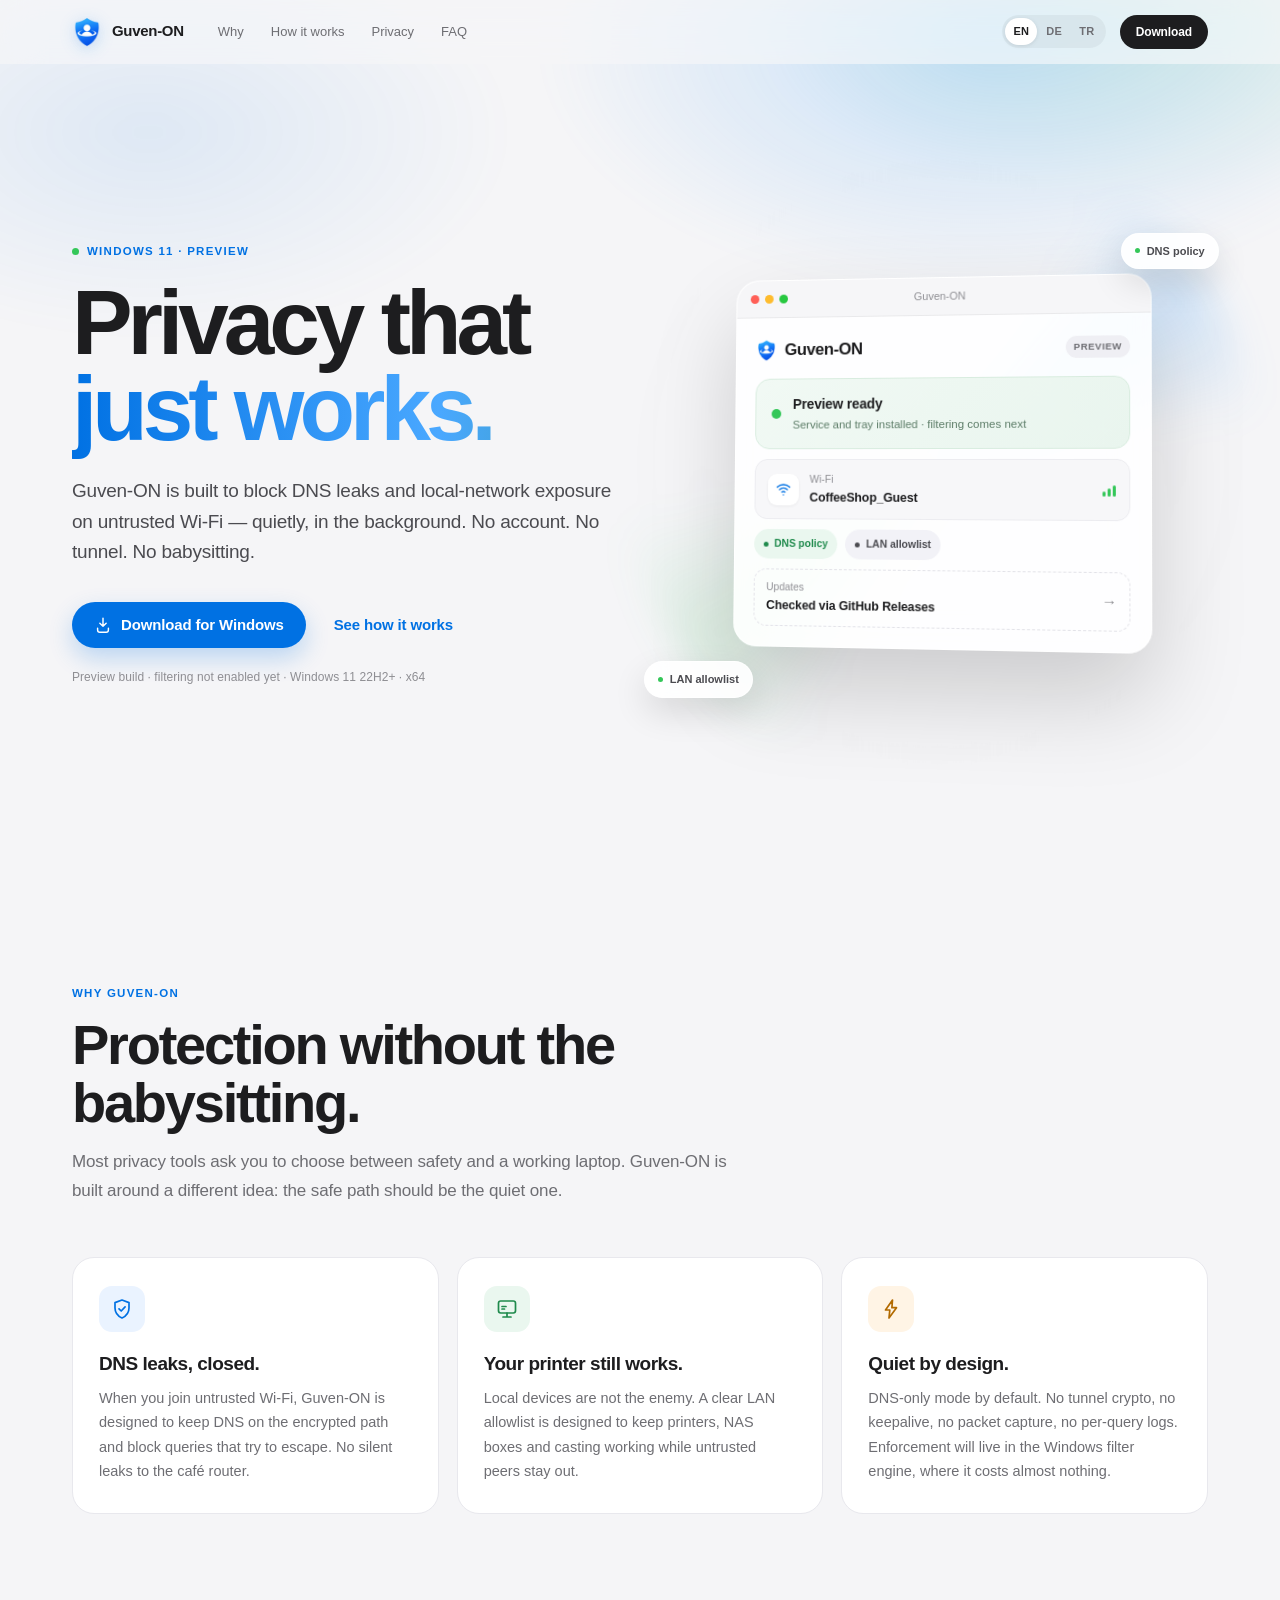
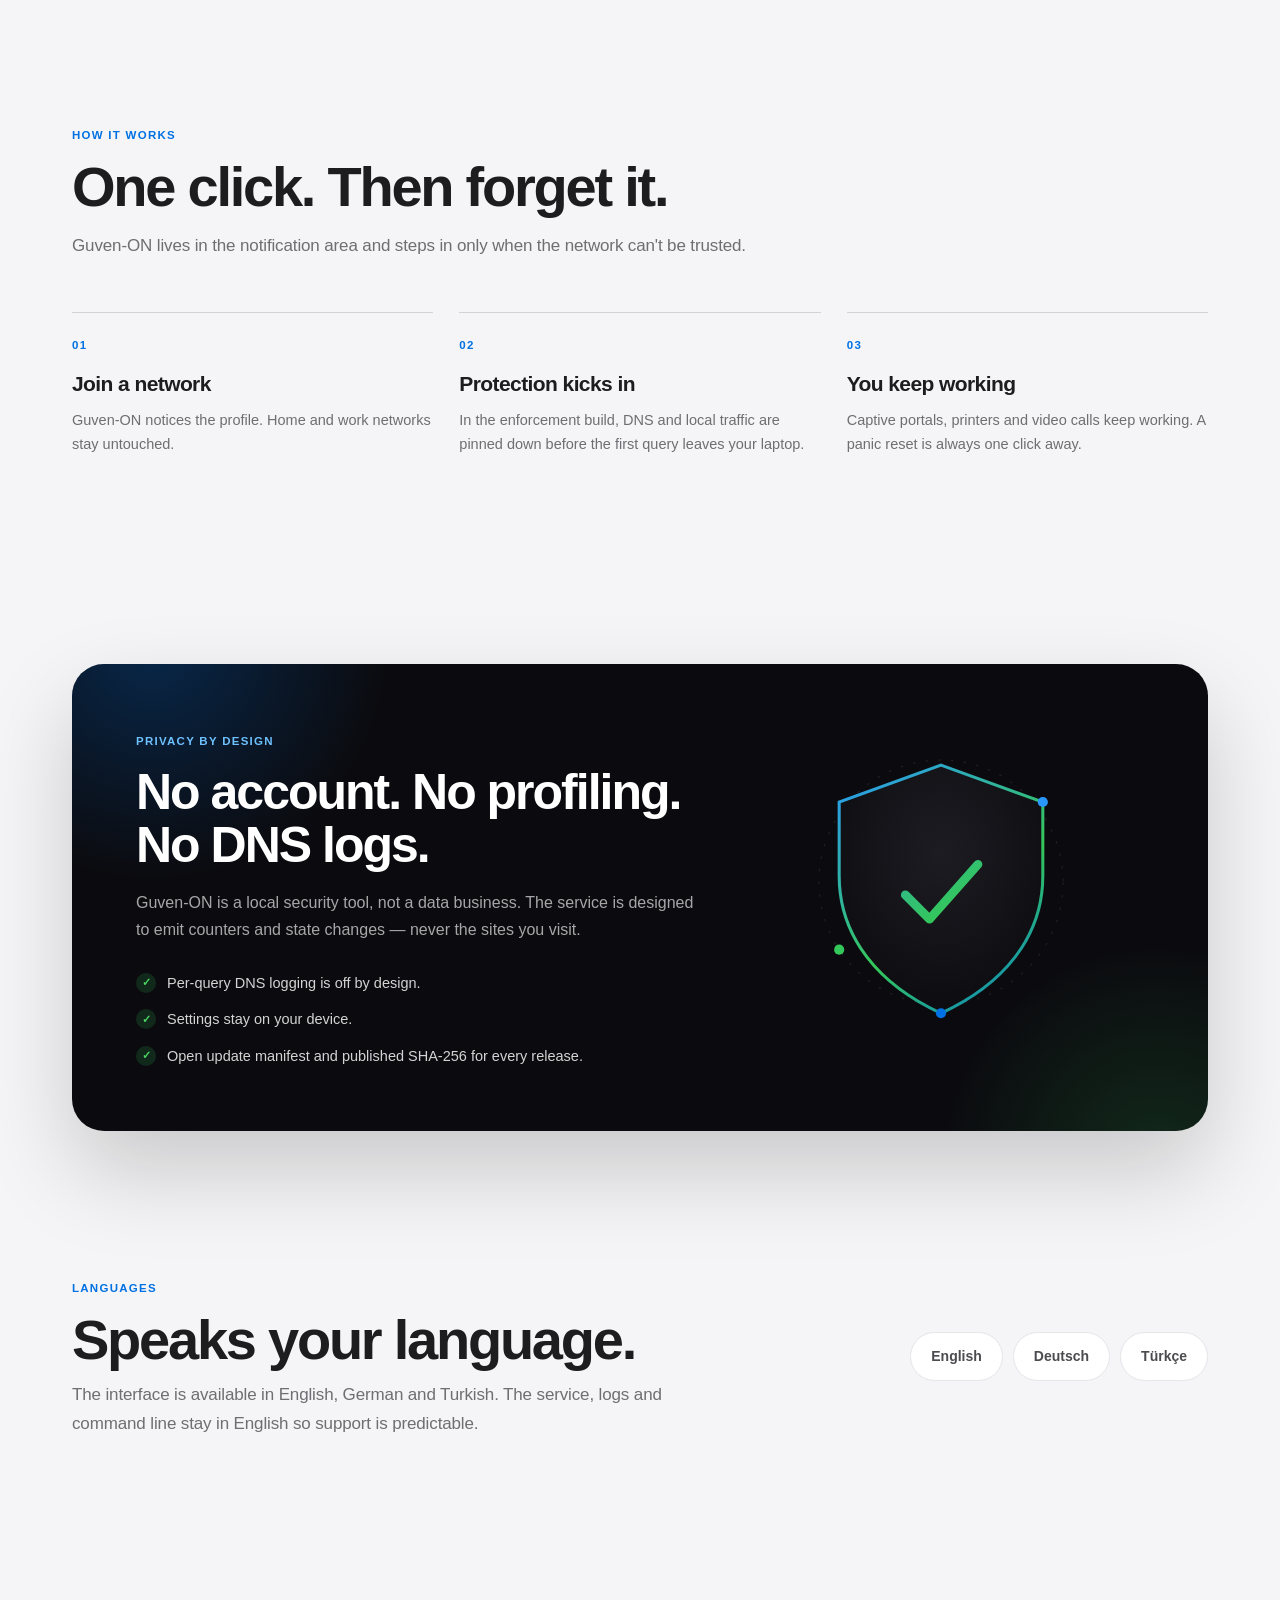
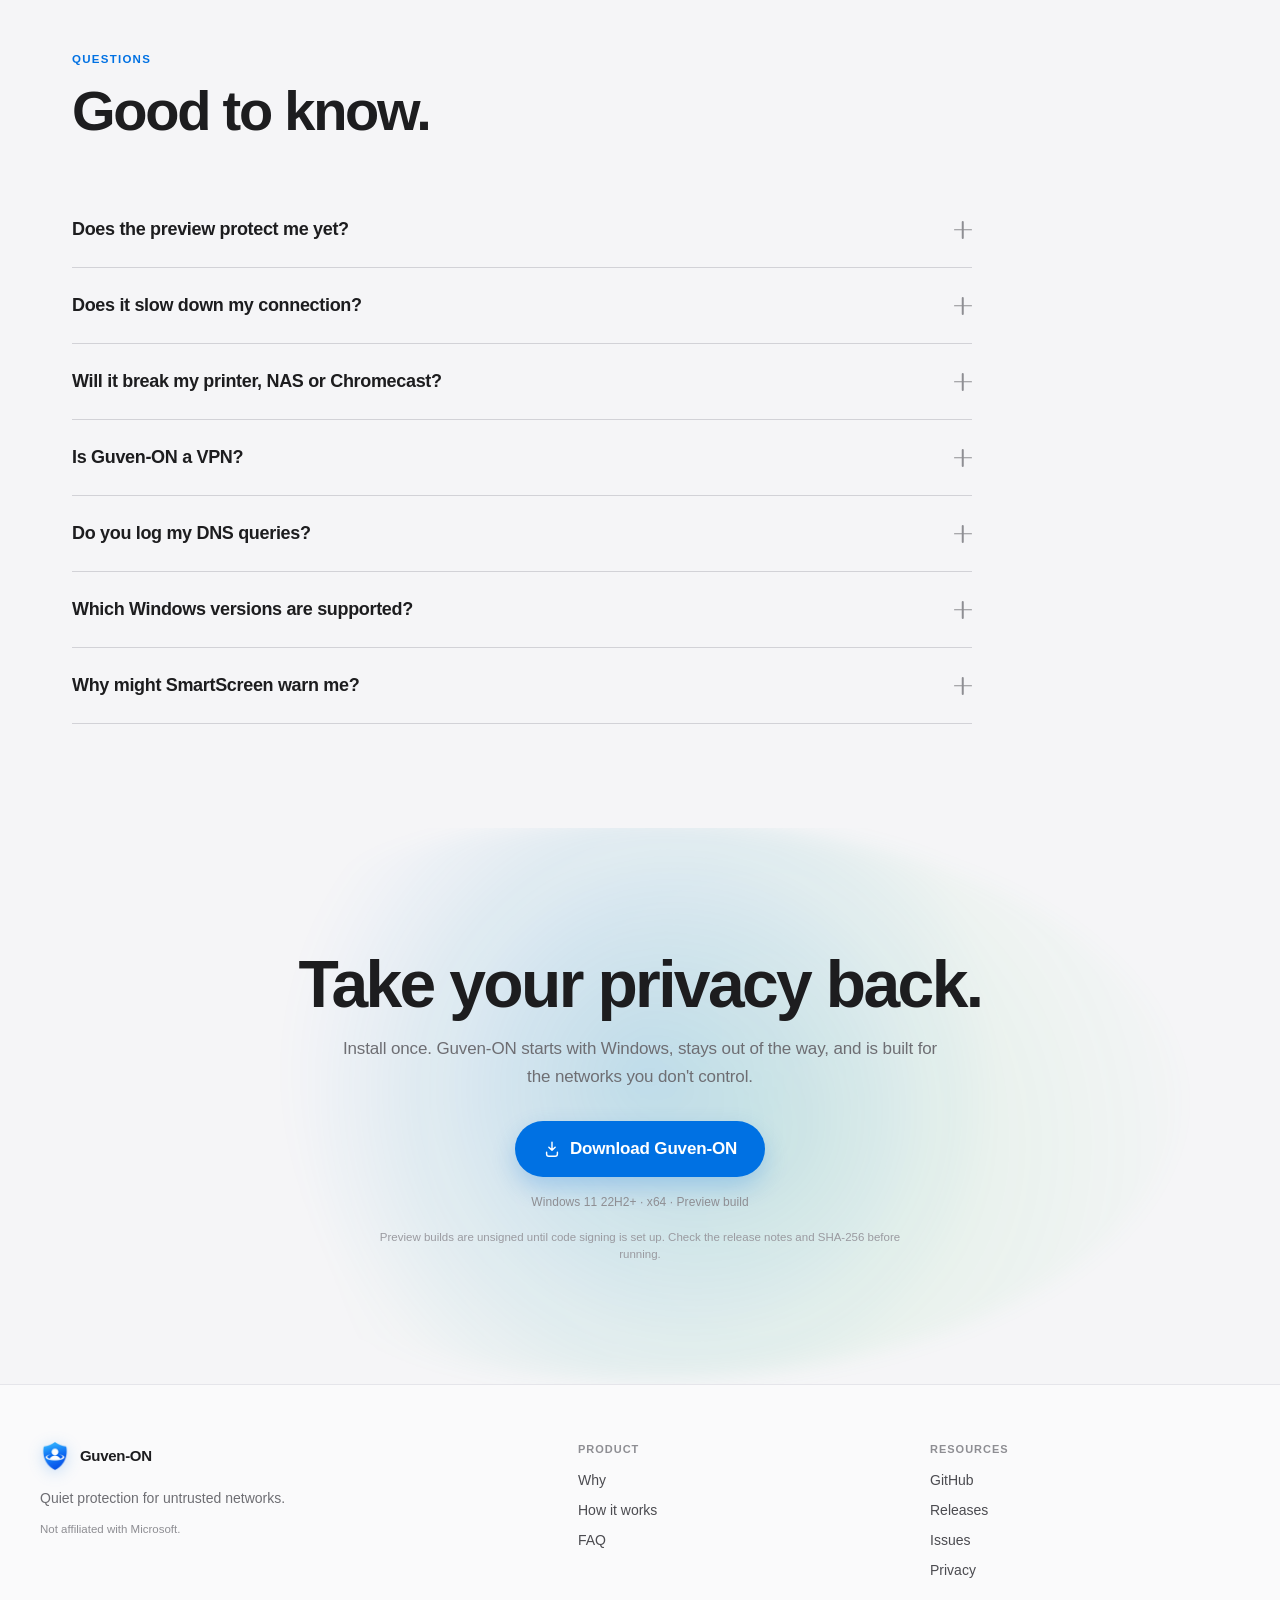
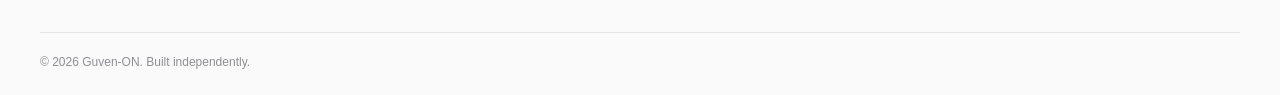
==== docs/index.html @ 6a480302 "Make site fallbacks honest and fix mobile overflow" ====
<!doctype html>
<html lang="en" data-lang="en">
<head>
  <meta charset="utf-8" />
  <meta name="viewport" content="width=device-width, initial-scale=1" />
  <meta name="theme-color" content="#f5f5f7" />
  <meta name="color-scheme" content="light" />
  <title>Guven-ON — Privacy that just works on Windows</title>
  <meta name="description" content="Guven-ON is designed to block DNS leaks and local-network exposure on untrusted Wi-Fi, stays quiet in the background, and speaks English, German and Turkish." />
  <meta property="og:type" content="website" />
  <meta property="og:title" content="Guven-ON — Privacy that just works" />
  <meta property="og:description" content="Quiet protection for untrusted networks. Windows 11 preview." />
  <meta property="og:image" content="assets/og.png" />
  <meta property="og:image:width" content="1200" />
  <meta property="og:image:height" content="630" />
  <meta name="twitter:card" content="summary_large_image" />
  <meta name="twitter:title" content="Guven-ON — Privacy that just works" />
  <meta name="twitter:description" content="Quiet protection for untrusted networks. Windows 11 preview." />
  <meta name="twitter:image" content="assets/og.png" />
  <link rel="icon" type="image/png" href="assets/guvenon.png" />
  <link rel="stylesheet" href="assets/styles.css" />
  <noscript><style>.reveal,.hero-enter{opacity:1!important;transform:none!important}</style></noscript>
</head>
<body>
  <a class="skip" href="#main" data-i18n="skip">Skip to content</a>

  <header class="site-nav" id="siteNav">
    <div class="nav-inner">
      <a class="brand" href="#top" aria-label="Guven-ON">
        <img class="brand-mark" src="assets/guvenon.png" alt="" width="30" height="30" />
        <span>Guven-ON</span>
      </a>

      <nav class="nav-links" aria-label="Main">
        <a href="#why" data-i18n="navWhy">Why</a>
        <a href="#how" data-i18n="navHow">How it works</a>
        <a href="#privacy" data-i18n="navPrivacy">Privacy</a>
        <a href="#faq" data-i18n="navFaq">FAQ</a>
      </nav>

      <div class="nav-tools">
        <div class="lang-switch" role="group" aria-label="Language">
          <button type="button" data-set-lang="en" aria-pressed="true">EN</button>
          <button type="button" data-set-lang="de" aria-pressed="false">DE</button>
          <button type="button" data-set-lang="tr" aria-pressed="false">TR</button>
        </div>
        <a class="btn btn-nav" href="https://github.com/guvenon/guvenon/releases/latest" target="_blank" rel="noopener" data-download>
          <span data-i18n="navDownload">Download</span>
        </a>
      </div>
    </div>
  </header>

  <main id="main">
    <!-- Hero -->
    <section class="hero" id="top">
      <div class="hero-glow" aria-hidden="true"></div>
      <div class="hero-inner">
        <div class="hero-copy">
          <p class="eyebrow hero-enter">
            <span class="live-dot"></span>
            <span data-i18n="heroBadge">Windows 11 · Preview</span>
          </p>
          <h1 class="hero-enter delay-1">
            <span data-i18n="heroTitle1">Privacy that</span><br />
            <span class="gradient" data-i18n="heroTitle2">just works.</span>
          </h1>
          <p class="hero-sub hero-enter delay-2" data-i18n="heroSub">
            Guven-ON is built to block DNS leaks and local-network exposure on untrusted Wi-Fi —
            quietly, in the background. No account. No tunnel. No babysitting.
          </p>
          <div class="hero-actions hero-enter delay-3">
            <a class="btn btn-primary" href="https://github.com/guvenon/guvenon/releases/latest" target="_blank" rel="noopener" data-download>
              <svg viewBox="0 0 20 20" aria-hidden="true">
                <path d="M10 2.5v9m0 0 3.5-3.5M10 11.5 6.5 8M4 13.5v2A2.5 2.5 0 0 0 6.5 18h7a2.5 2.5 0 0 0 2.5-2.5v-2" fill="none" stroke="currentColor" stroke-width="1.6" stroke-linecap="round" stroke-linejoin="round" />
              </svg>
              <span data-i18n="heroDownload">Download for Windows</span>
            </a>
            <a class="btn btn-quiet" href="#how" data-i18n="heroHow">See how it works</a>
          </div>
          <p class="micro hero-enter delay-4" data-i18n="heroMicro">
            Preview build · filtering not enabled yet · Windows 11 22H2+ · x64
          </p>
        </div>

        <div class="hero-stage" aria-hidden="true">
          <div class="halo">
            <span class="halo-ring ring-1"></span>
            <span class="halo-ring ring-2"></span>
            <span class="halo-ring ring-3"></span>
          </div>

          <div class="app-window" id="appWindow">
            <div class="window-bar">
              <span class="window-dots"><i></i><i></i><i></i></span>
              <span class="window-title">Guven-ON</span>
              <span class="window-spacer"></span>
            </div>
            <div class="window-body">
              <div class="window-head">
                <span class="window-brand"><img src="assets/guvenon.png" alt="" class="window-logo" />Guven-ON</span>
                <span class="badge" data-i18n="mockPreview">Preview</span>
              </div>

              <div class="status-card">
                <span class="pulse-dot"></span>
                <div class="status-text">
                  <strong data-i18n="mockStatus">Preview ready</strong>
                  <small data-i18n="mockStatusSub">Service and tray installed · filtering comes next</small>
                </div>
              </div>

              <div class="mini-card">
                <span class="mini-icon">
                  <svg viewBox="0 0 20 20" aria-hidden="true">
                    <path d="M2.8 7.2a11 11 0 0 1 14.4 0M5.5 10a7 7 0 0 1 9 0M8.2 12.8a3.2 3.2 0 0 1 3.6 0M10 16h.01" fill="none" stroke="currentColor" stroke-width="1.6" stroke-linecap="round" />
                  </svg>
                </span>
                <div class="mini-text">
                  <small data-i18n="mockNetwork">Wi-Fi</small>
                  <strong data-i18n="mockNetworkSub">CoffeeShop_Guest</strong>
                </div>
                <span class="signal"><i></i><i></i><i></i></span>
              </div>

              <div class="mini-row">
                <span class="chip chip-green"><span class="chip-dot"></span><span data-i18n="mockDns">DNS policy</span></span>
                <span class="chip"><span class="chip-dot"></span><span data-i18n="mockLan">LAN allowlist</span></span>
              </div>

              <div class="mini-row update-row">
                <div class="mini-text">
                  <small data-i18n="mockUpdates">Updates</small>
                  <strong data-i18n="mockUpdatesSub">Checked via GitHub Releases</strong>
                </div>
                <span class="arrow">→</span>
              </div>
            </div>
          </div>

          <span class="float-chip chip-a"><span class="chip-dot"></span><span data-i18n="mockDns">DNS policy</span></span>
          <span class="float-chip chip-b"><span class="chip-dot"></span><span data-i18n="mockLan">LAN allowlist</span></span>
        </div>
      </div>
    </section>

    <!-- Why -->
    <section class="section" id="why">
      <div class="section-head reveal">
        <p class="eyebrow" data-i18n="whyEyebrow">Why Guven-ON</p>
        <h2 data-i18n="whyTitle">Protection without the babysitting.</h2>
        <p class="section-sub" data-i18n="whySub">
          Most privacy tools ask you to choose between safety and a working laptop. Guven-ON is built
          around a different idea: the safe path should be the quiet one.
        </p>
      </div>

      <div class="card-grid">
        <article class="feature-card reveal" style="--d: 0ms">
          <span class="feature-icon icon-blue">
            <svg viewBox="0 0 24 24" aria-hidden="true">
              <path d="M12 3 19 5.6v5.3c0 4.6-2.9 8.1-7 10.1-4.1-2-7-5.5-7-10.1V5.6L12 3Z" fill="none" stroke="currentColor" stroke-width="1.7" stroke-linejoin="round" />
              <path d="m9 11.8 2.2 2.2 3.9-4.2" fill="none" stroke="currentColor" stroke-width="1.7" stroke-linecap="round" stroke-linejoin="round" />
            </svg>
          </span>
          <h3 data-i18n="why1Title">DNS leaks, closed.</h3>
          <p data-i18n="why1Body">
            When you join untrusted Wi-Fi, Guven-ON is designed to keep DNS on the encrypted path and
            block queries that try to escape. No silent leaks to the café router.
          </p>
        </article>

        <article class="feature-card reveal" style="--d: 90ms">
          <span class="feature-icon icon-green">
            <svg viewBox="0 0 24 24" aria-hidden="true">
              <rect x="3.5" y="4" width="17" height="12" rx="2.2" fill="none" stroke="currentColor" stroke-width="1.7" />
              <path d="M8 20h8M12 16v4" fill="none" stroke="currentColor" stroke-width="1.7" stroke-linecap="round" />
              <path d="M7 9.5h4M7 12h2.5" fill="none" stroke="currentColor" stroke-width="1.7" stroke-linecap="round" />
            </svg>
          </span>
          <h3 data-i18n="why2Title">Your printer still works.</h3>
          <p data-i18n="why2Body">
            Local devices are not the enemy. A clear LAN allowlist is designed to keep printers, NAS
            boxes and casting working while untrusted peers stay out.
          </p>
        </article>

        <article class="feature-card reveal" style="--d: 180ms">
          <span class="feature-icon icon-amber">
            <svg viewBox="0 0 24 24" aria-hidden="true">
              <path d="M13.5 3 6.5 13h4.3L10 21l7.5-10.3h-4.6L13.5 3Z" fill="none" stroke="currentColor" stroke-width="1.7" stroke-linejoin="round" />
            </svg>
          </span>
          <h3 data-i18n="why3Title">Quiet by design.</h3>
          <p data-i18n="why3Body">
            DNS-only mode by default. No tunnel crypto, no keepalive, no packet capture, no per-query
            logs. Enforcement will live in the Windows filter engine, where it costs almost nothing.
          </p>
        </article>
      </div>
    </section>

    <!-- How -->
    <section class="section how" id="how">
      <div class="section-head reveal">
        <p class="eyebrow" data-i18n="howEyebrow">How it works</p>
        <h2 data-i18n="howTitle">One click. Then forget it.</h2>
        <p class="section-sub" data-i18n="howSub">
          Guven-ON lives in the notification area and steps in only when the network can't be trusted.
        </p>
      </div>

      <div class="how-grid">
        <div class="step reveal" style="--d: 0ms">
          <span class="step-num">01</span>
          <h3 data-i18n="step1Title">Join a network</h3>
          <p data-i18n="step1Body">Guven-ON notices the profile. Home and work networks stay untouched.</p>
        </div>
        <div class="step reveal" style="--d: 110ms">
          <span class="step-num">02</span>
          <h3 data-i18n="step2Title">Protection kicks in</h3>
          <p data-i18n="step2Body">
            In the enforcement build, DNS and local traffic are pinned down before the first query
            leaves your laptop.
          </p>
        </div>
        <div class="step reveal" style="--d: 220ms">
          <span class="step-num">03</span>
          <h3 data-i18n="step3Title">You keep working</h3>
          <p data-i18n="step3Body">
            Captive portals, printers and video calls keep working. A panic reset is always one click away.
          </p>
        </div>
      </div>
    </section>

    <!-- Privacy -->
    <section class="section" id="privacy">
      <div class="privacy-panel reveal">
        <div class="privacy-copy">
          <p class="eyebrow eyebrow-light" data-i18n="privacyEyebrow">Privacy by design</p>
          <h2 data-i18n="privacyTitle">No account. No profiling. No DNS logs.</h2>
          <p class="privacy-sub" data-i18n="privacyBody">
            Guven-ON is a local security tool, not a data business. The service is designed to emit
            counters and state changes — never the sites you visit.
          </p>
          <ul class="checks">
            <li><span class="check">✓</span><span data-i18n="privacy1">Per-query DNS logging is off by design.</span></li>
            <li><span class="check">✓</span><span data-i18n="privacy2">Settings stay on your device.</span></li>
            <li><span class="check">✓</span><span data-i18n="privacy3">Open update manifest and published SHA-256 for every release.</span></li>
          </ul>
        </div>

        <div class="shield-art" aria-hidden="true">
          <svg viewBox="0 0 220 260">
            <defs>
              <linearGradient id="shieldStroke" x1="30" y1="20" x2="190" y2="240" gradientUnits="userSpaceOnUse">
                <stop stop-color="#2997ff" />
                <stop offset="0.55" stop-color="#34c759" />
                <stop offset="1" stop-color="#0071e3" />
              </linearGradient>
              <radialGradient id="shieldFill" cx="50%" cy="35%" r="70%">
                <stop stop-color="#1c1c22" />
                <stop offset="1" stop-color="#0b0b0f" />
              </radialGradient>
            </defs>
            <circle cx="110" cy="118" r="96" fill="none" stroke="rgba(255,255,255,.08)" stroke-dasharray="2 8" />
            <circle cx="110" cy="118" r="74" fill="none" stroke="rgba(255,255,255,.06)" />
            <path class="shield-body" d="M110 26 190 55v58c0 49-32 86-80 108-48-22-80-59-80-108V55l80-29Z" fill="url(#shieldFill)" stroke="url(#shieldStroke)" stroke-width="2.4" />
            <path class="shield-path" d="m82 128 19 19 38-43" fill="none" stroke="url(#shieldStroke)" stroke-width="7" stroke-linecap="round" stroke-linejoin="round" />
            <circle class="shield-node node-1" cx="190" cy="55" r="4" fill="#2997ff" />
            <circle class="shield-node node-2" cx="30" cy="171" r="4" fill="#34c759" />
            <circle class="shield-node node-3" cx="110" cy="221" r="4" fill="#0071e3" />
          </svg>
        </div>
      </div>
    </section>

    <!-- Languages -->
    <section class="section languages" id="languages">
      <div class="language-row reveal">
        <div>
          <p class="eyebrow" data-i18n="langEyebrow">Languages</p>
          <h2 data-i18n="langTitle">Speaks your language.</h2>
          <p class="section-sub" data-i18n="langBody">
            The interface is available in English, German and Turkish. The service, logs and command line
            stay in English so support is predictable.
          </p>
        </div>
        <div class="language-pills" aria-label="Supported interface languages">
          <span>English</span>
          <span>Deutsch</span>
          <span>Türkçe</span>
        </div>
      </div>
    </section>

    <!-- FAQ -->
    <section class="section faq" id="faq">
      <div class="section-head reveal">
        <p class="eyebrow" data-i18n="faqEyebrow">Questions</p>
        <h2 data-i18n="faqTitle">Good to know.</h2>
      </div>

      <div class="faq-list">
        <details class="faq-item reveal">
          <summary><span data-i18n="faq0Q">Does the preview protect me yet?</span><span class="plus" aria-hidden="true"></span></summary>
          <div class="faq-a"><p data-i18n="faq0A">No. The preview installs the service and tray UI, but it does not filter DNS or local traffic yet. Do not rely on it as a security control. Enforcement is the next milestone.</p></div>
        </details>
        <details class="faq-item reveal">
          <summary><span data-i18n="faq1Q">Does it slow down my connection?</span><span class="plus" aria-hidden="true"></span></summary>
          <div class="faq-a"><p data-i18n="faq1A">By default Guven-ON runs in DNS-only mode. There is no tunnel encryption, no keepalive and no packet capture, so the overhead is effectively the cost of the DNS lookup you were already making.</p></div>
        </details>
        <details class="faq-item reveal">
          <summary><span data-i18n="faq2Q">Will it break my printer, NAS or Chromecast?</span><span class="plus" aria-hidden="true"></span></summary>
          <div class="faq-a"><p data-i18n="faq2A">No. Local-network access is controlled by an allowlist, not switched off blindly. Captive portals are detected and handled before enforcement kicks in.</p></div>
        </details>
        <details class="faq-item reveal">
          <summary><span data-i18n="faq3Q">Is Guven-ON a VPN?</span><span class="plus" aria-hidden="true"></span></summary>
          <div class="faq-a"><p data-i18n="faq3A">No. It is a leak blocker that works with the Windows filtering platform. It does not route your traffic through a remote server, and it does not need an account.</p></div>
        </details>
        <details class="faq-item reveal">
          <summary><span data-i18n="faq4Q">Do you log my DNS queries?</span><span class="plus" aria-hidden="true"></span></summary>
          <div class="faq-a"><p data-i18n="faq4A">No. The service keeps aggregate state and counters for the UI. Query names are not written to disk.</p></div>
        </details>
        <details class="faq-item reveal">
          <summary><span data-i18n="faq5Q">Which Windows versions are supported?</span><span class="plus" aria-hidden="true"></span></summary>
          <div class="faq-a"><p data-i18n="faq5A">Windows 11 22H2 or later, x64, is the first target. Windows 10 support is planned after the Windows 11 release.</p></div>
        </details>
        <details class="faq-item reveal">
          <summary><span data-i18n="faq6Q">Why might SmartScreen warn me?</span><span class="plus" aria-hidden="true"></span></summary>
          <div class="faq-a"><p data-i18n="faq6A">Preview builds are not code-signed yet. Verify the SHA-256 published with each release, or build from source. Signing and reputation work are part of the release checklist.</p></div>
        </details>
      </div>
    </section>

    <!-- CTA -->
    <section class="cta" id="download">
      <div class="cta-inner reveal">
        <span class="cta-orbit" aria-hidden="true"></span>
        <h2 data-i18n="ctaTitle">Take your privacy back.</h2>
        <p class="section-sub" data-i18n="ctaBody">
          Install once. Guven-ON starts with Windows, stays out of the way, and is built for the
          networks you don't control.
        </p>
        <a class="btn btn-primary btn-large" href="https://github.com/guvenon/guvenon/releases/latest" target="_blank" rel="noopener" data-download>
          <svg viewBox="0 0 20 20" aria-hidden="true">
            <path d="M10 2.5v9m0 0 3.5-3.5M10 11.5 6.5 8M4 13.5v2A2.5 2.5 0 0 0 6.5 18h7a2.5 2.5 0 0 0 2.5-2.5v-2" fill="none" stroke="currentColor" stroke-width="1.6" stroke-linecap="round" stroke-linejoin="round" />
          </svg>
          <span data-i18n="ctaDownload">Download Guven-ON</span>
        </a>
        <p class="micro" data-i18n="ctaMicro">Windows 11 22H2+ · x64 · Preview build</p>
        <p class="download-note" data-i18n="downloadNote">
          Preview builds are unsigned until code signing is set up. Check the release notes and SHA-256
          before running.
        </p>
      </div>
    </section>
  </main>

  <footer class="site-footer">
    <div class="footer-inner">
      <div class="footer-brand">
        <a class="brand" href="#top" aria-label="Guven-ON">
          <img class="brand-mark" src="assets/guvenon.png" alt="" width="30" height="30" />
          <span>Guven-ON</span>
        </a>
        <p data-i18n="footerTagline">Quiet protection for untrusted networks.</p>
        <p class="footer-note" data-i18n="footerNote">Not affiliated with Microsoft.</p>
      </div>

      <div class="footer-col">
        <h4 data-i18n="footerProduct">Product</h4>
        <a href="#why" data-i18n="navWhy">Why</a>
        <a href="#how" data-i18n="navHow">How it works</a>
        <a href="#faq" data-i18n="navFaq">FAQ</a>
      </div>

      <div class="footer-col">
        <h4 data-i18n="footerResources">Resources</h4>
        <a href="https://github.com/guvenon/guvenon" target="_blank" rel="noopener" data-repo-link="root">GitHub</a>
        <a href="https://github.com/guvenon/guvenon/releases" target="_blank" rel="noopener" data-repo-link="releases" data-i18n="footerReleases">Releases</a>
        <a href="https://github.com/guvenon/guvenon/issues" target="_blank" rel="noopener" data-repo-link="issues" data-i18n="footerIssues">Issues</a>
        <a href="#privacy" data-i18n="footerPrivacy">Privacy</a>
      </div>
    </div>

    <div class="footer-bottom">
      <span data-i18n="footerCopyright">© 2026 Guven-ON. Built independently.</span>
    </div>
  </footer>

  <script src="assets/app.js" defer></script>
</body>
</html>
---- docs/assets/styles.css ----
/* Guven-ON site — Apple-inspired, calm, animated. */

:root {
  --bg: #f5f5f7;
  --bg-soft: #fbfbfd;
  --ink: #1d1d1f;
  --ink-soft: #4b4b50;
  --muted: #6e6e73;
  --muted-2: #8e8e93;
  --line: #e5e5ea;
  --line-strong: #d2d2d7;
  --card: #ffffff;
  --blue: #0071e3;
  --blue-bright: #2997ff;
  --green: #1f8a4c;
  --amber: #b26a00;
  --radius: 22px;
  --shadow: 0 24px 60px rgba(0, 0, 0, 0.08);
  --font: -apple-system, BlinkMacSystemFont, "SF Pro Display", "SF Pro Text",
    "Segoe UI Variable Display", "Segoe UI Variable Text", "Segoe UI", Inter, sans-serif;
}

*,
*::before,
*::after {
  box-sizing: border-box;
}

html {
  scroll-behavior: smooth;
  scroll-padding-top: 88px;
  -webkit-text-size-adjust: 100%;
}

body {
  margin: 0;
  background: var(--bg);
  color: var(--ink);
  font-family: var(--font);
  font-size: 16px;
  line-height: 1.5;
  -webkit-font-smoothing: antialiased;
  text-rendering: optimizeLegibility;
  overflow-x: hidden;
}

img {
  display: block;
  max-width: 100%;
}

a {
  color: inherit;
  text-decoration: none;
}

button {
  font: inherit;
}

h1,
h2,
h3,
h4,
p {
  margin: 0;
}

ul {
  margin: 0;
  padding: 0;
}

[data-i18n] {
  transition: opacity 0.14s ease;
}

body.lang-switching [data-i18n] {
  opacity: 0.3;
}

.skip {
  position: absolute;
  left: 16px;
  top: -60px;
  z-index: 100;
  background: var(--ink);
  color: #fff;
  padding: 10px 16px;
  border-radius: 10px;
  font-size: 13px;
  transition: top 0.2s ease;
}

.skip:focus {
  top: 12px;
}

/* Navigation */

.site-nav {
  position: fixed;
  inset: 0 0 auto 0;
  z-index: 50;
  height: 64px;
  background: rgba(245, 245, 247, 0.72);
  -webkit-backdrop-filter: saturate(180%) blur(20px);
  backdrop-filter: saturate(180%) blur(20px);
  border-bottom: 1px solid transparent;
  transition: border-color 0.25s ease, background 0.25s ease, box-shadow 0.25s ease;
}

.site-nav.scrolled {
  background: rgba(245, 245, 247, 0.86);
  border-bottom-color: rgba(0, 0, 0, 0.07);
  box-shadow: 0 1px 20px rgba(0, 0, 0, 0.04);
}

.nav-inner {
  max-width: 1200px;
  height: 100%;
  margin: 0 auto;
  padding: 0 32px;
  display: flex;
  align-items: center;
  gap: 34px;
}

.brand {
  display: inline-flex;
  align-items: center;
  gap: 10px;
  font-size: 15px;
  font-weight: 650;
  letter-spacing: -0.02em;
  white-space: nowrap;
}

.brand-mark {
  width: 30px;
  height: 30px;
  flex: 0 0 auto;
  filter: drop-shadow(0 3px 8px rgba(0, 113, 227, 0.22));
}

.nav-links {
  display: flex;
  align-items: center;
  gap: 27px;
}

.nav-links a {
  color: var(--muted);
  font-size: 13px;
  font-weight: 500;
  transition: color 0.18s ease;
}

.nav-links a:hover {
  color: var(--ink);
}

.nav-tools {
  margin-left: auto;
  display: flex;
  align-items: center;
  gap: 14px;
}

.lang-switch {
  display: flex;
  align-items: center;
  gap: 1px;
  padding: 3px;
  background: rgba(0, 0, 0, 0.045);
  border-radius: 999px;
}

.lang-switch button {
  border: 0;
  background: transparent;
  color: var(--muted);
  font-size: 11px;
  font-weight: 700;
  letter-spacing: 0.03em;
  padding: 5px 8px;
  border-radius: 999px;
  cursor: pointer;
  transition: background 0.18s ease, color 0.18s ease, box-shadow 0.18s ease;
}

.lang-switch button:hover {
  color: var(--ink);
}

.lang-switch button[aria-pressed="true"] {
  background: #fff;
  color: var(--ink);
  box-shadow: 0 1px 4px rgba(0, 0, 0, 0.1);
}

/* Buttons */

.btn {
  display: inline-flex;
  align-items: center;
  justify-content: center;
  gap: 9px;
  border: 0;
  border-radius: 999px;
  font-size: 15px;
  font-weight: 600;
  letter-spacing: -0.01em;
  padding: 12px 22px;
  cursor: pointer;
  transition: transform 0.2s ease, background 0.2s ease, color 0.2s ease,
    box-shadow 0.2s ease;
}

.btn svg {
  width: 18px;
  height: 18px;
  flex: 0 0 auto;
}

.btn-primary {
  background: var(--blue);
  color: #fff;
  box-shadow: 0 10px 24px rgba(0, 113, 227, 0.24);
}

.btn-primary:hover {
  background: #0077ed;
  transform: translateY(-1px);
  box-shadow: 0 14px 30px rgba(0, 113, 227, 0.3);
}

.btn-primary:active {
  transform: translateY(0);
  background: #0062c4;
}

.btn-quiet {
  background: transparent;
  color: var(--blue);
  padding: 12px 12px;
}

.btn-quiet:hover {
  color: #0059b3;
}

.btn-nav {
  background: var(--ink);
  color: #fff;
  font-size: 12px;
  padding: 8px 16px;
}

.btn-nav:hover {
  background: #333336;
}

.btn-large {
  font-size: 17px;
  padding: 15px 28px;
}

/* Hero */

.hero {
  position: relative;
  padding: 152px 0 104px;
  overflow: hidden;
  --mx: 72%;
  --my: 24%;
}

.hero-glow {
  position: absolute;
  inset: -160px -10% auto -10%;
  height: 860px;
  pointer-events: none;
  background:
    radial-gradient(46% 46% at var(--mx) var(--my), rgba(41, 151, 255, 0.22), transparent 62%),
    radial-gradient(38% 38% at 82% 18%, rgba(52, 199, 89, 0.13), transparent 64%),
    radial-gradient(36% 36% at 18% 34%, rgba(0, 113, 227, 0.09), transparent 66%);
  filter: blur(12px);
  transition: background 0.35s ease;
}

.hero-inner {
  position: relative;
  z-index: 1;
  max-width: 1200px;
  margin: 0 auto;
  padding: 0 32px;
  display: grid;
  grid-template-columns: 1.03fr 0.97fr;
  gap: 28px;
  align-items: center;
}

.eyebrow {
  display: inline-flex;
  align-items: center;
  gap: 8px;
  color: var(--blue);
  font-size: 11.5px;
  font-weight: 700;
  letter-spacing: 0.11em;
  text-transform: uppercase;
}

.live-dot {
  width: 7px;
  height: 7px;
  border-radius: 50%;
  background: #34c759;
  box-shadow: 0 0 0 0 rgba(52, 199, 89, 0.35);
  animation: pulseDot 2.6s ease-out infinite;
}

.hero h1 {
  margin: 18px 0 24px;
  font-size: clamp(52px, 7.1vw, 92px);
  line-height: 0.95;
  letter-spacing: -0.055em;
  font-weight: 700;
}

.gradient {
  background: linear-gradient(90deg, #0071e3 0%, #4aa8ff 46%, #1f8a4c 100%);
  background-size: 190% 100%;
  -webkit-background-clip: text;
  background-clip: text;
  -webkit-text-fill-color: transparent;
  color: transparent;
  animation: gradientShift 9s ease-in-out infinite alternate;
}

.hero-sub {
  max-width: 540px;
  color: var(--ink-soft);
  font-size: 19px;
  line-height: 1.6;
  letter-spacing: -0.012em;
}

.hero-actions {
  display: flex;
  align-items: center;
  gap: 16px;
  margin-top: 34px;
}

.micro {
  margin-top: 20px;
  color: var(--muted-2);
  font-size: 12px;
  letter-spacing: 0.005em;
}

/* Hero visual */

.hero-stage {
  position: relative;
  display: grid;
  place-items: center;
  min-height: 620px;
}

.halo {
  position: absolute;
  width: 640px;
  height: 640px;
  border-radius: 50%;
  pointer-events: none;
  background: conic-gradient(
    from 0deg,
    transparent 0deg 34deg,
    rgba(41, 151, 255, 0.18) 54deg,
    transparent 82deg 208deg,
    rgba(52, 199, 89, 0.12) 232deg,
    transparent 260deg 360deg
  );
  filter: blur(18px);
  animation: spin 42s linear infinite;
}

.halo-ring {
  position: absolute;
  border-radius: 50%;
  border: 1px solid rgba(0, 113, 227, 0.1);
}

.ring-1 {
  inset: 4%;
}

.ring-2 {
  inset: 13%;
  border-style: dashed;
  border-color: rgba(0, 113, 227, 0.14);
  animation: spin 60s linear infinite reverse;
}

.ring-3 {
  inset: 23%;
  border-color: rgba(31, 138, 76, 0.1);
}

.app-window {
  position: relative;
  width: min(420px, 100%);
  overflow: hidden;
  border-radius: 24px;
  background: rgba(255, 255, 255, 0.88);
  border: 1px solid rgba(255, 255, 255, 0.78);
  box-shadow:
    0 44px 90px rgba(0, 0, 0, 0.17),
    0 2px 0 rgba(255, 255, 255, 0.65) inset;
  -webkit-backdrop-filter: blur(18px) saturate(160%);
  backdrop-filter: blur(18px) saturate(160%);
  transform: perspective(1200px) rotateY(calc(-7deg + var(--ry, 0deg)))
    rotateX(calc(2deg + var(--rx, 0deg))) translateY(var(--ty, 0px));
  transition: transform 0.22s ease-out;
  will-change: transform;
}

.window-bar {
  height: 38px;
  display: flex;
  align-items: center;
  padding: 0 14px;
  background: rgba(246, 246, 248, 0.9);
  border-bottom: 1px solid rgba(0, 0, 0, 0.055);
}

.window-dots {
  display: flex;
  gap: 6px;
  width: 48px;
}

.window-dots i {
  width: 9px;
  height: 9px;
  border-radius: 50%;
  background: #ff5f57;
}

.window-dots i:nth-child(2) {
  background: #febc2e;
}

.window-dots i:nth-child(3) {
  background: #28c840;
}

.window-title {
  flex: 1;
  text-align: center;
  color: var(--muted-2);
  font-size: 11px;
  font-weight: 500;
}

.window-spacer {
  width: 48px;
}

.window-body {
  padding: 20px;
}

.window-head {
  display: flex;
  align-items: center;
  justify-content: space-between;
  margin-bottom: 16px;
}

.window-brand {
  display: inline-flex;
  align-items: center;
  gap: 8px;
  font-size: 17px;
  font-weight: 700;
  letter-spacing: -0.025em;
}

.window-logo {
  width: 22px;
  height: 22px;
}

.badge {
  background: #efeff4;
  color: var(--muted);
  border-radius: 999px;
  padding: 4px 8px;
  font-size: 9.5px;
  font-weight: 700;
  letter-spacing: 0.05em;
  text-transform: uppercase;
}

.status-card {
  position: relative;
  overflow: hidden;
  display: flex;
  align-items: center;
  gap: 12px;
  padding: 15px 16px;
  border-radius: 15px;
  background: linear-gradient(135deg, #f1f9f4 0%, #e9f5ee 100%);
  border: 1px solid #d8ecdf;
}

.status-card::after {
  content: "";
  position: absolute;
  top: 0;
  bottom: 0;
  left: -40%;
  width: 30%;
  background: linear-gradient(90deg, transparent, rgba(255, 255, 255, 0.55), transparent);
  transform: skewX(-14deg);
  animation: sheen 7s ease-in-out infinite;
}

.pulse-dot {
  position: relative;
  width: 10px;
  height: 10px;
  flex: 0 0 auto;
  border-radius: 50%;
  background: #34c759;
  animation: pulseDot 2.6s ease-out infinite;
}

.status-text strong {
  display: block;
  font-size: 14px;
  letter-spacing: -0.01em;
}

.status-text small {
  display: block;
  margin-top: 2px;
  color: #5d7d68;
  font-size: 11.5px;
}

.mini-card {
  display: flex;
  align-items: center;
  gap: 11px;
  margin-top: 10px;
  padding: 12px 13px;
  border-radius: 13px;
  background: #f7f7f9;
  border: 1px solid #ececf0;
}

.mini-icon {
  width: 32px;
  height: 32px;
  flex: 0 0 auto;
  display: grid;
  place-items: center;
  border-radius: 9px;
  background: #fff;
  color: var(--blue);
  box-shadow: 0 1px 3px rgba(0, 0, 0, 0.06);
}

.mini-icon svg {
  width: 18px;
  height: 18px;
}

.mini-text small {
  display: block;
  color: var(--muted-2);
  font-size: 10.5px;
}

.mini-text strong {
  display: block;
  margin-top: 1px;
  font-size: 12.5px;
  font-weight: 600;
  letter-spacing: -0.01em;
}

.signal {
  margin-left: auto;
  display: flex;
  align-items: flex-end;
  gap: 2px;
  height: 12px;
}

.signal i {
  display: block;
  width: 3px;
  border-radius: 2px;
  background: #34c759;
}

.signal i:nth-child(1) {
  height: 5px;
}

.signal i:nth-child(2) {
  height: 8px;
}

.signal i:nth-child(3) {
  height: 11px;
}

.mini-row {
  display: flex;
  flex-wrap: wrap;
  gap: 8px;
  margin-top: 10px;
}

.chip {
  display: inline-flex;
  align-items: center;
  gap: 6px;
  padding: 7px 10px;
  border-radius: 999px;
  background: #f2f2f7;
  color: var(--ink-soft);
  font-size: 10.5px;
  font-weight: 600;
}

.chip-green {
  background: #eaf7ef;
  color: var(--green);
}

.chip-dot {
  width: 5px;
  height: 5px;
  border-radius: 50%;
  background: currentColor;
}

.update-row {
  align-items: center;
  justify-content: space-between;
  padding: 10px 12px;
  border-radius: 13px;
  border: 1px dashed #e2e2e8;
}

.update-row .arrow {
  color: var(--muted-2);
  font-size: 15px;
}

.float-chip {
  position: absolute;
  display: inline-flex;
  align-items: center;
  gap: 7px;
  padding: 9px 13px;
  border-radius: 999px;
  background: rgba(255, 255, 255, 0.92);
  border: 1px solid rgba(255, 255, 255, 0.85);
  box-shadow: 0 14px 34px rgba(0, 0, 0, 0.12);
  -webkit-backdrop-filter: blur(12px);
  backdrop-filter: blur(12px);
  color: var(--ink-soft);
  font-size: 11px;
  font-weight: 600;
  animation: float 6.5s ease-in-out infinite;
}

.float-chip .chip-dot {
  color: #34c759;
  background: #34c759;
}

.chip-a {
  top: 13%;
  right: -2%;
}

.chip-b {
  bottom: 12%;
  left: -5%;
  animation-delay: -3.2s;
}

/* Sections */

.section {
  max-width: 1200px;
  margin: 0 auto;
  padding: 104px 32px;
}

.section-head {
  max-width: 780px;
  margin-bottom: 52px;
}

.section-head h2,
.language-row h2,
.cta h2 {
  margin: 12px 0 16px;
  font-size: clamp(34px, 4.5vw, 56px);
  line-height: 1.04;
  letter-spacing: -0.04em;
  font-weight: 700;
}

.section-sub {
  max-width: 680px;
  color: var(--muted);
  font-size: 17px;
  line-height: 1.66;
  letter-spacing: -0.008em;
}

.card-grid {
  display: grid;
  grid-template-columns: repeat(3, 1fr);
  gap: 18px;
}

.feature-card {
  background: var(--card);
  border: 1px solid #e8e8ed;
  border-radius: var(--radius);
  padding: 28px 26px 30px;
  transition: transform 0.35s cubic-bezier(0.2, 0.7, 0.2, 1), box-shadow 0.35s ease;
}

.feature-card:hover {
  transform: translateY(-5px);
  box-shadow: var(--shadow);
}

.feature-icon {
  width: 46px;
  height: 46px;
  display: grid;
  place-items: center;
  border-radius: 13px;
}

.feature-icon svg {
  width: 24px;
  height: 24px;
}

.icon-blue {
  background: #eaf3ff;
  color: var(--blue);
}

.icon-green {
  background: #eaf7ef;
  color: var(--green);
}

.icon-amber {
  background: #fff4e5;
  color: var(--amber);
}

.feature-card h3 {
  margin: 18px 0 8px;
  font-size: 19px;
  letter-spacing: -0.025em;
}

.feature-card p {
  color: var(--muted);
  font-size: 14.5px;
  line-height: 1.66;
}

/* How */

.how-grid {
  display: grid;
  grid-template-columns: repeat(3, 1fr);
  gap: 26px;
}

.step {
  padding-top: 24px;
  border-top: 1px solid var(--line-strong);
}

.step-num {
  display: block;
  color: var(--blue);
  font-size: 11.5px;
  font-weight: 700;
  letter-spacing: 0.12em;
}

.step h3 {
  margin: 14px 0 8px;
  font-size: 21px;
  letter-spacing: -0.028em;
}

.step p {
  color: var(--muted);
  font-size: 14.5px;
  line-height: 1.66;
}

/* Privacy */

.privacy-panel {
  position: relative;
  overflow: hidden;
  display: grid;
  grid-template-columns: 1.16fr 0.84fr;
  gap: 40px;
  align-items: center;
  padding: 64px;
  border-radius: 32px;
  background: #0b0b0f;
  color: #fff;
  box-shadow: 0 40px 90px rgba(0, 0, 0, 0.18);
}

.privacy-panel::before {
  content: "";
  position: absolute;
  width: 520px;
  height: 520px;
  left: -180px;
  top: -280px;
  border-radius: 50%;
  background: radial-gradient(circle, rgba(0, 113, 227, 0.28), transparent 64%);
  pointer-events: none;
}

.privacy-panel::after {
  content: "";
  position: absolute;
  width: 460px;
  height: 460px;
  right: -180px;
  bottom: -260px;
  border-radius: 50%;
  background: radial-gradient(circle, rgba(52, 199, 89, 0.16), transparent 66%);
  pointer-events: none;
}

.eyebrow-light {
  color: #6ec1ff;
}

.privacy-copy {
  position: relative;
  z-index: 1;
}

.privacy-copy h2 {
  margin: 14px 0 18px;
  font-size: clamp(32px, 4vw, 50px);
  line-height: 1.06;
  letter-spacing: -0.04em;
  font-weight: 700;
}

.privacy-sub {
  max-width: 620px;
  color: rgba(255, 255, 255, 0.64);
  font-size: 16px;
  line-height: 1.68;
}

.checks {
  list-style: none;
  margin-top: 28px;
  display: grid;
  gap: 14px;
}

.checks li {
  display: flex;
  align-items: flex-start;
  gap: 11px;
  color: rgba(255, 255, 255, 0.82);
  font-size: 14.5px;
  line-height: 1.55;
}

.check {
  width: 20px;
  height: 20px;
  flex: 0 0 auto;
  display: grid;
  place-items: center;
  margin-top: 1px;
  border-radius: 50%;
  background: rgba(52, 199, 89, 0.16);
  color: #4cd964;
  font-size: 11px;
  font-weight: 700;
}

.shield-art {
  position: relative;
  z-index: 1;
  display: grid;
  place-items: center;
}

.shield-art svg {
  width: min(280px, 100%);
  overflow: visible;
}

.shield-path {
  stroke-dasharray: 190;
  stroke-dashoffset: 190;
}

.privacy-panel.in .shield-path {
  animation: draw 1.5s cubic-bezier(0.2, 0.7, 0.2, 1) 0.25s forwards;
}

.shield-node {
  transform-box: fill-box;
  transform-origin: center;
}

.node-1 {
  animation: nodePulse 3.4s ease-in-out infinite alternate;
}

.node-2 {
  animation: nodePulse 3.4s ease-in-out infinite alternate 0.6s;
}

.node-3 {
  animation: nodePulse 3.4s ease-in-out infinite alternate 1.2s;
}

/* Languages */

.languages {
  padding-top: 40px;
}

.language-row {
  display: flex;
  align-items: center;
  justify-content: space-between;
  gap: 48px;
}

.language-row h2 {
  margin-bottom: 12px;
}

.language-row .section-sub {
  max-width: 600px;
}

.language-pills {
  display: flex;
  gap: 10px;
  flex: 0 0 auto;
}

.language-pills span {
  display: inline-flex;
  align-items: center;
  padding: 13px 20px;
  border-radius: 999px;
  background: #fff;
  border: 1px solid var(--line);
  color: var(--ink-soft);
  font-size: 14px;
  font-weight: 550;
  transition: transform 0.22s ease, border-color 0.22s ease, box-shadow 0.22s ease;
}

.language-pills span:hover {
  transform: translateY(-2px);
  border-color: rgba(0, 113, 227, 0.35);
  box-shadow: 0 10px 24px rgba(0, 0, 0, 0.06);
}

/* FAQ */

.faq-list {
  max-width: 900px;
}

.faq-item {
  border-bottom: 1px solid var(--line-strong);
}

.faq-item summary {
  list-style: none;
  display: flex;
  align-items: center;
  justify-content: space-between;
  gap: 22px;
  padding: 24px 0;
  cursor: pointer;
  font-size: 18px;
  font-weight: 600;
  letter-spacing: -0.018em;
}

.faq-item summary::-webkit-details-marker {
  display: none;
}

.plus {
  position: relative;
  width: 18px;
  height: 18px;
  flex: 0 0 auto;
  transition: transform 0.25s ease;
}

.plus::before,
.plus::after {
  content: "";
  position: absolute;
  inset: 50% auto auto 0;
  width: 18px;
  height: 1.5px;
  border-radius: 2px;
  background: var(--muted-2);
  transform: translateY(-50%);
}

.plus::after {
  transform: translateY(-50%) rotate(90deg);
}

.faq-item[open] .plus {
  transform: rotate(45deg);
}

.faq-a {
  padding: 0 48px 26px 0;
  color: var(--muted);
  font-size: 15px;
  line-height: 1.7;
  animation: fadeIn 0.28s ease both;
}

/* CTA */

.cta {
  max-width: 1200px;
  margin: 0 auto;
  padding: 110px 32px 120px;
  text-align: center;
  overflow: hidden;
}

.cta-inner {
  position: relative;
  isolation: isolate;
  max-width: 820px;
  margin: 0 auto;
}

.cta-orbit {
  position: absolute;
  z-index: -1;
  inset: -130px -16% auto;
  height: 560px;
  border-radius: 50%;
  background:
    radial-gradient(circle at 50% 45%, rgba(0, 113, 227, 0.17), transparent 58%),
    radial-gradient(circle at 62% 58%, rgba(52, 199, 89, 0.11), transparent 62%);
  filter: blur(10px);
  animation: breathe 9s ease-in-out infinite alternate;
}

.cta h2 {
  font-size: clamp(40px, 5.4vw, 66px);
}

.cta .section-sub {
  margin: 0 auto;
  max-width: 620px;
}

.cta .btn-large {
  margin-top: 30px;
}

.cta .micro {
  margin-top: 16px;
}

.download-note {
  max-width: 560px;
  margin: 18px auto 0;
  color: #9a9aa0;
  font-size: 11.5px;
  line-height: 1.55;
}

/* Footer */

.site-footer {
  border-top: 1px solid var(--line);
  background: rgba(255, 255, 255, 0.5);
  padding: 56px 32px 24px;
}

.footer-inner {
  max-width: 1200px;
  margin: 0 auto;
  display: grid;
  grid-template-columns: 1.6fr 1fr 1fr;
  gap: 42px;
}

.footer-brand .brand {
  margin-bottom: 16px;
}

.footer-brand p {
  max-width: 320px;
  color: var(--muted);
  font-size: 14px;
  line-height: 1.6;
}

.footer-brand .footer-note {
  margin-top: 10px;
  color: var(--muted-2);
  font-size: 11.5px;
}

.footer-col h4 {
  color: var(--muted-2);
  font-size: 11px;
  font-weight: 700;
  letter-spacing: 0.09em;
  text-transform: uppercase;
  margin-bottom: 12px;
}

.footer-col a {
  display: block;
  width: fit-content;
  margin: 9px 0;
  color: var(--ink-soft);
  font-size: 14px;
  transition: color 0.18s ease;
}

.footer-col a:hover {
  color: var(--blue);
}

.footer-bottom {
  max-width: 1200px;
  margin: 42px auto 0;
  padding-top: 20px;
  border-top: 1px solid var(--line);
  color: var(--muted-2);
  font-size: 12px;
}

/* Motion */

.hero-enter {
  opacity: 0;
  transform: translateY(18px);
  animation: heroIn 0.9s cubic-bezier(0.2, 0.7, 0.2, 1) forwards;
}

.delay-1 {
  animation-delay: 0.08s;
}

.delay-2 {
  animation-delay: 0.16s;
}

.delay-3 {
  animation-delay: 0.24s;
}

.delay-4 {
  animation-delay: 0.32s;
}

.reveal {
  opacity: 0;
  transform: translateY(26px);
  transition:
    opacity 0.8s cubic-bezier(0.2, 0.7, 0.2, 1) var(--d, 0ms),
    transform 0.8s cubic-bezier(0.2, 0.7, 0.2, 1) var(--d, 0ms);
}

.reveal.in {
  opacity: 1;
  transform: none;
}

@keyframes heroIn {
  to {
    opacity: 1;
    transform: none;
  }
}

@keyframes gradientShift {
  from {
    background-position: 0% 50%;
  }
  to {
    background-position: 100% 50%;
  }
}

@keyframes pulseDot {
  0% {
    box-shadow: 0 0 0 0 rgba(52, 199, 89, 0.35);
  }
  70% {
    box-shadow: 0 0 0 9px rgba(52, 199, 89, 0);
  }
  100% {
    box-shadow: 0 0 0 0 rgba(52, 199, 89, 0);
  }
}

@keyframes spin {
  to {
    transform: rotate(360deg);
  }
}

@keyframes float {
  0%,
  100% {
    transform: translateY(0);
  }
  50% {
    transform: translateY(-10px);
  }
}

@keyframes sheen {
  0%,
  55% {
    left: -45%;
  }
  85%,
  100% {
    left: 115%;
  }
}

@keyframes draw {
  to {
    stroke-dashoffset: 0;
  }
}

@keyframes nodePulse {
  from {
    opacity: 0.35;
    transform: scale(0.8);
  }
  to {
    opacity: 1;
    transform: scale(1.35);
  }
}

@keyframes fadeIn {
  from {
    opacity: 0;
    transform: translateY(-5px);
  }
  to {
    opacity: 1;
    transform: none;
  }
}

@keyframes breathe {
  from {
    opacity: 0.7;
    transform: scale(0.97);
  }
  to {
    opacity: 1;
    transform: scale(1.04);
  }
}

/* Focus */

a:focus-visible,
button:focus-visible,
summary:focus-visible {
  outline: 2px solid var(--blue);
  outline-offset: 3px;
  border-radius: 6px;
}

/* Responsive */

@media (max-width: 1080px) {
  .nav-links {
    display: none;
  }

  .hero-inner {
    grid-template-columns: 1fr;
    gap: 76px;
  }

  .hero-copy {
    max-width: 720px;
    margin: 0 auto;
    text-align: center;
  }

  .hero-sub {
    margin-left: auto;
    margin-right: auto;
  }

  .hero-actions {
    justify-content: center;
  }

  .hero-stage {
    min-height: 540px;
  }
}

@media (max-width: 860px) {
  .card-grid,
  .how-grid {
    grid-template-columns: 1fr;
  }

  .step {
    padding-top: 20px;
  }

  .privacy-panel {
    grid-template-columns: 1fr;
    padding: 48px 32px;
  }

  .shield-art {
    order: -1;
  }

  .shield-art svg {
    width: 200px;
  }

  .language-row {
    flex-direction: column;
    align-items: flex-start;
    gap: 26px;
  }

  .footer-inner {
    grid-template-columns: 1fr 1fr;
  }

  .footer-brand {
    grid-column: 1 / -1;
  }

  .app-window {
    transform: none;
  }
}

@media (max-width: 600px) {
  .site-nav {
    height: 58px;
  }

  .nav-inner {
    padding: 0 16px;
    gap: 12px;
  }

  .brand span {
    display: none;
  }

  .nav-tools {
    gap: 8px;
  }

  .btn-nav {
    padding: 7px 13px;
  }

  .hero {
    padding: 122px 0 72px;
  }

  .hero-inner,
  .section,
  .cta {
    padding-left: 20px;
    padding-right: 20px;
  }

  .hero h1 {
    font-size: clamp(46px, 13vw, 64px);
  }

  .hero-sub {
    font-size: 17px;
  }

  .hero-actions {
    flex-direction: column;
    align-items: stretch;
  }

  .hero-actions .btn {
    width: 100%;
  }

  .hero-stage {
    min-height: 430px;
  }

  .halo {
    width: 480px;
    height: 480px;
  }

  .float-chip {
    display: none;
  }

  .app-window {
    width: 100%;
    max-width: 340px;
  }

  .window-body {
    padding: 14px;
  }

  .section {
    padding-top: 78px;
    padding-bottom: 78px;
  }

  .section-head {
    margin-bottom: 34px;
  }

  .language-pills {
    flex-wrap: wrap;
  }

  .faq-a {
    padding-right: 12px;
  }

  .footer-inner {
    grid-template-columns: 1fr;
    gap: 30px;
  }

  .footer-bottom {
    margin-top: 30px;
  }
}

@media (prefers-reduced-motion: reduce) {
  *,
  *::before,
  *::after {
    animation-duration: 0.001ms !important;
    animation-iteration-count: 1 !important;
    transition-duration: 0.001ms !important;
    scroll-behavior: auto !important;
  }

  .hero-enter,
  .reveal {
    opacity: 1;
    transform: none;
  }

  .shield-path {
    stroke-dashoffset: 0;
  }
}
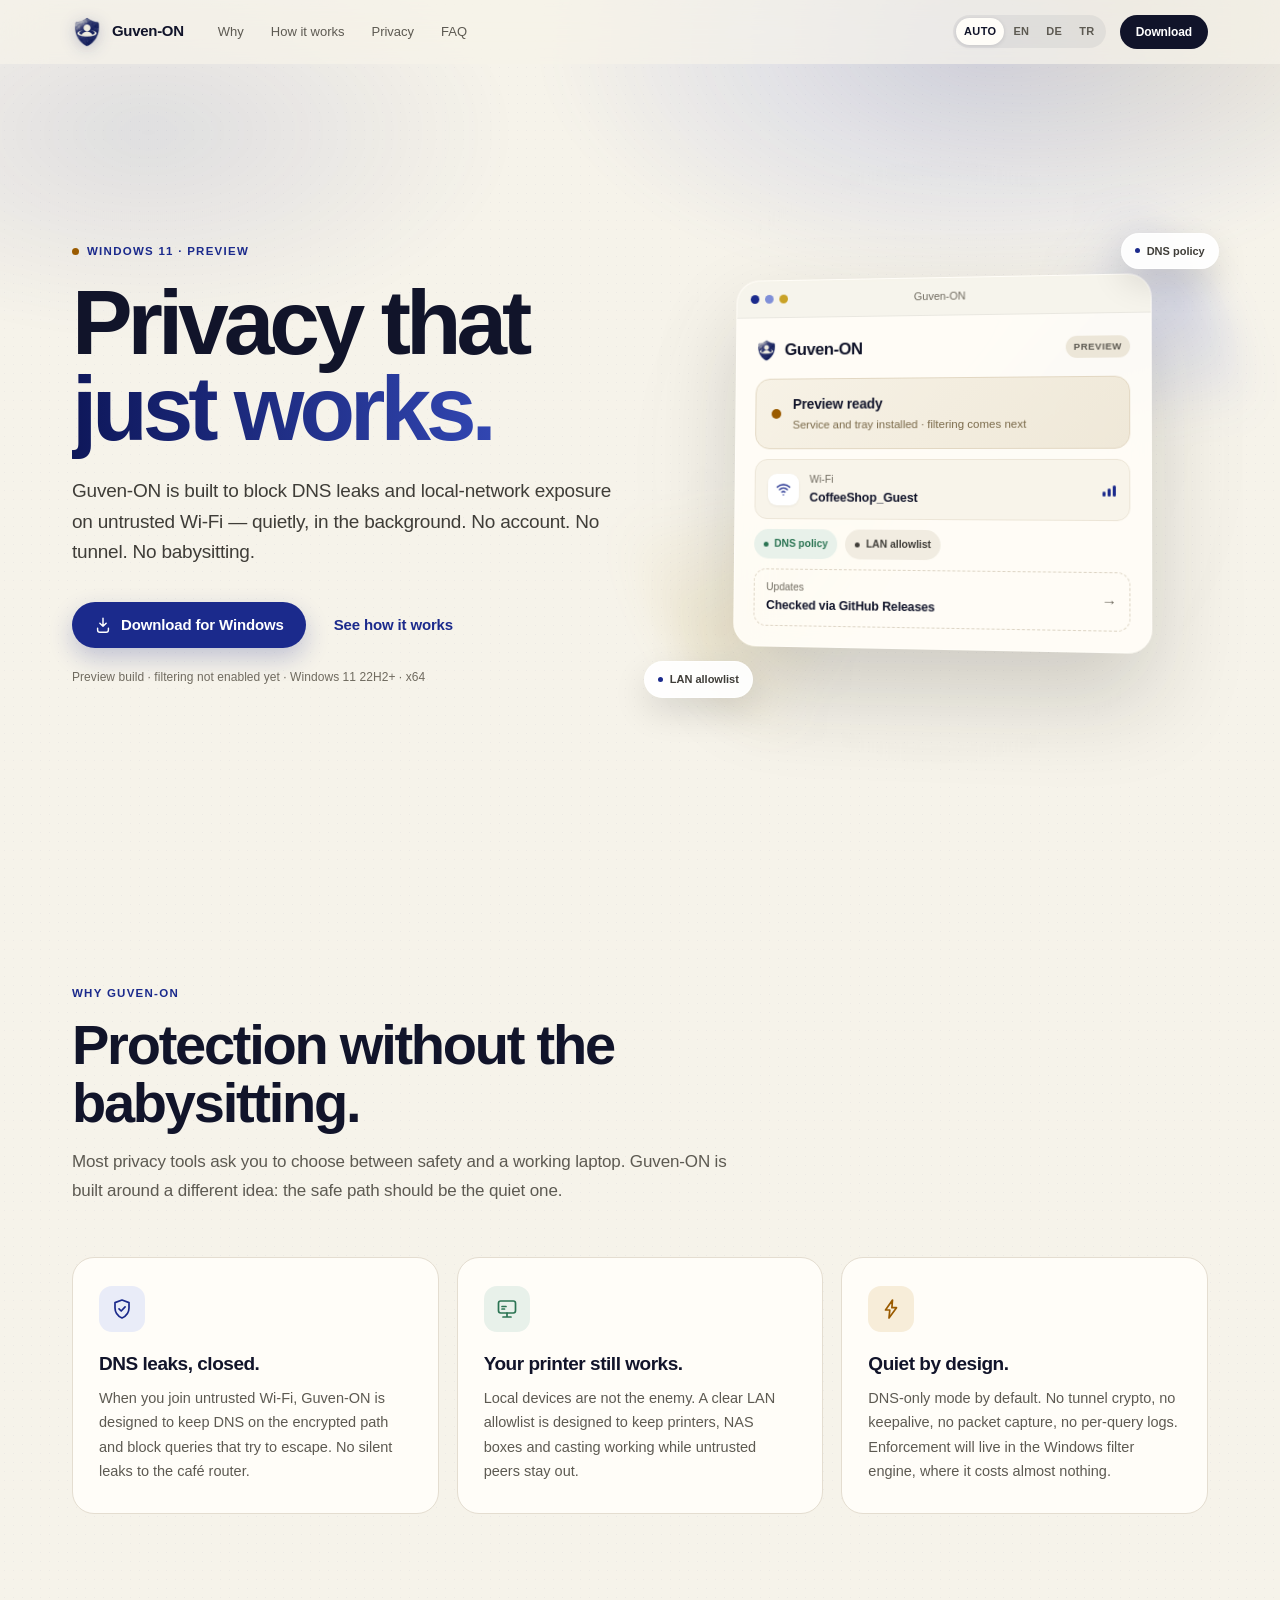
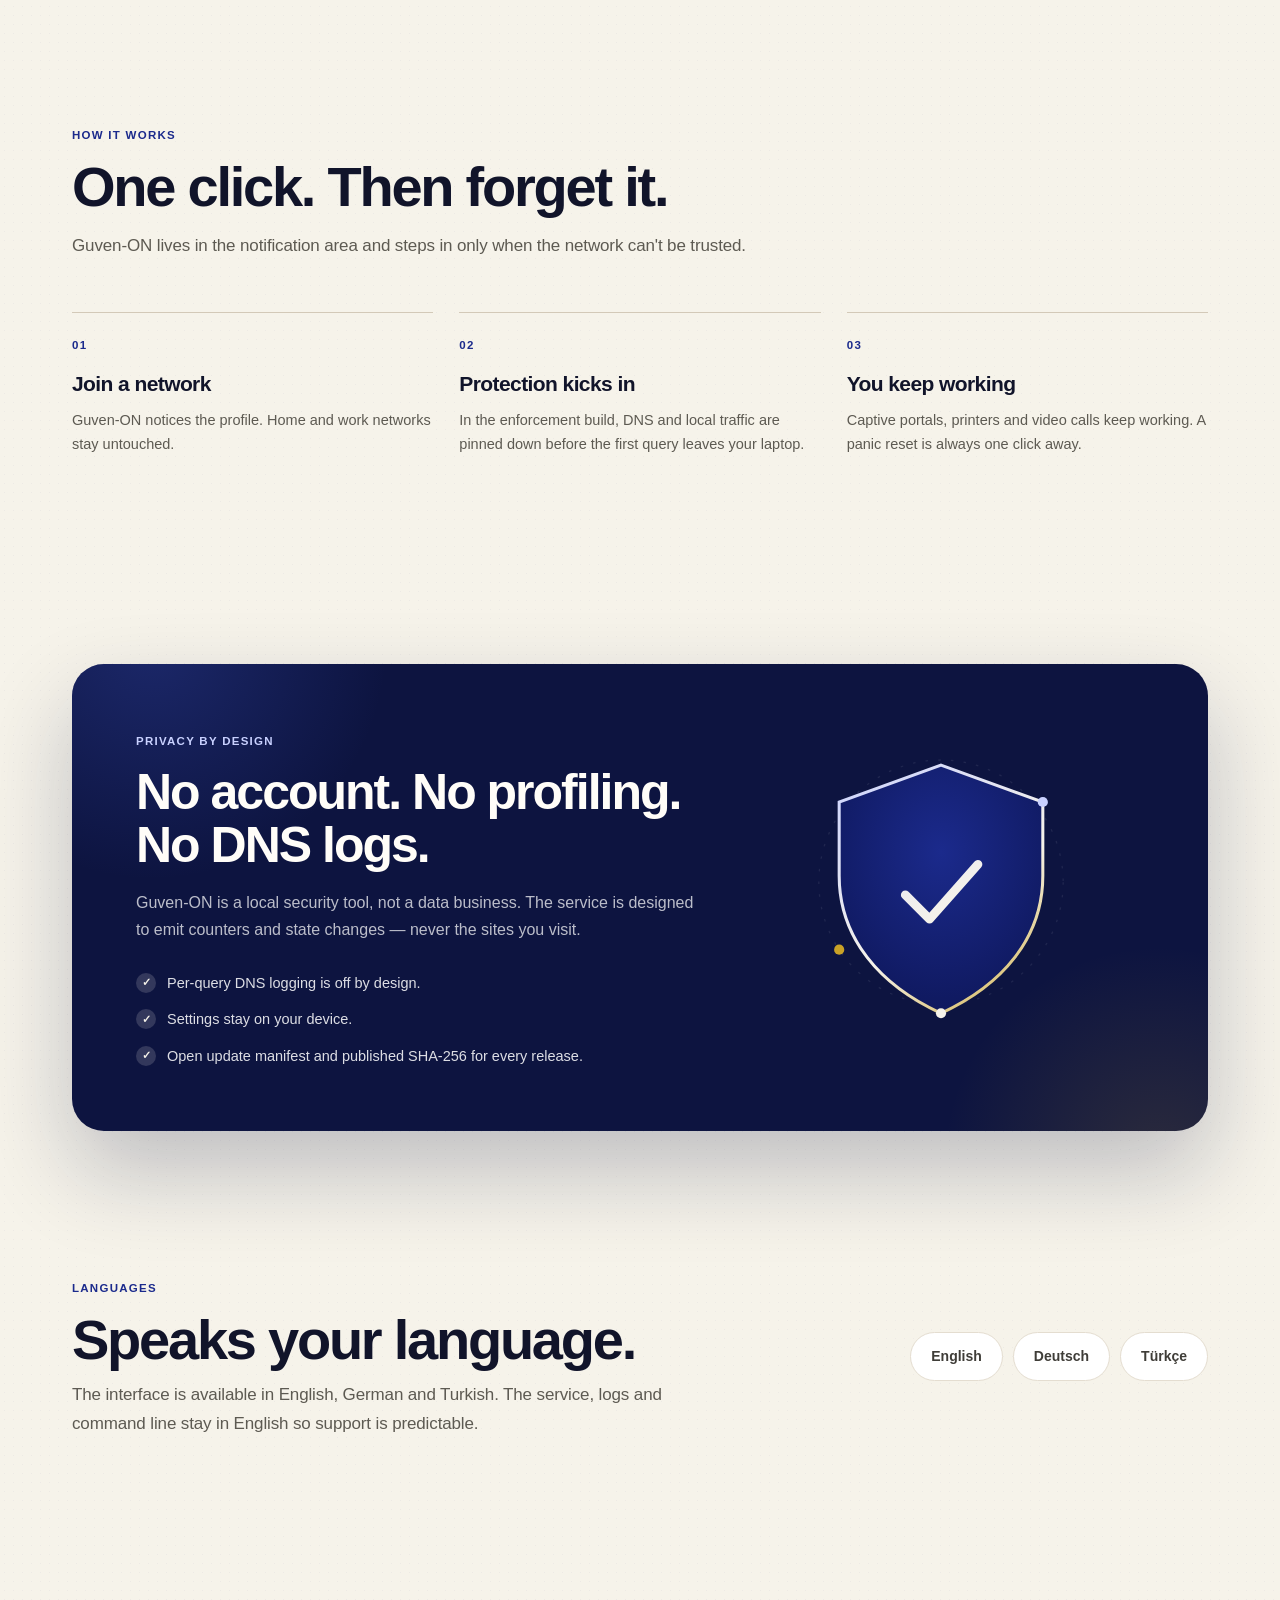
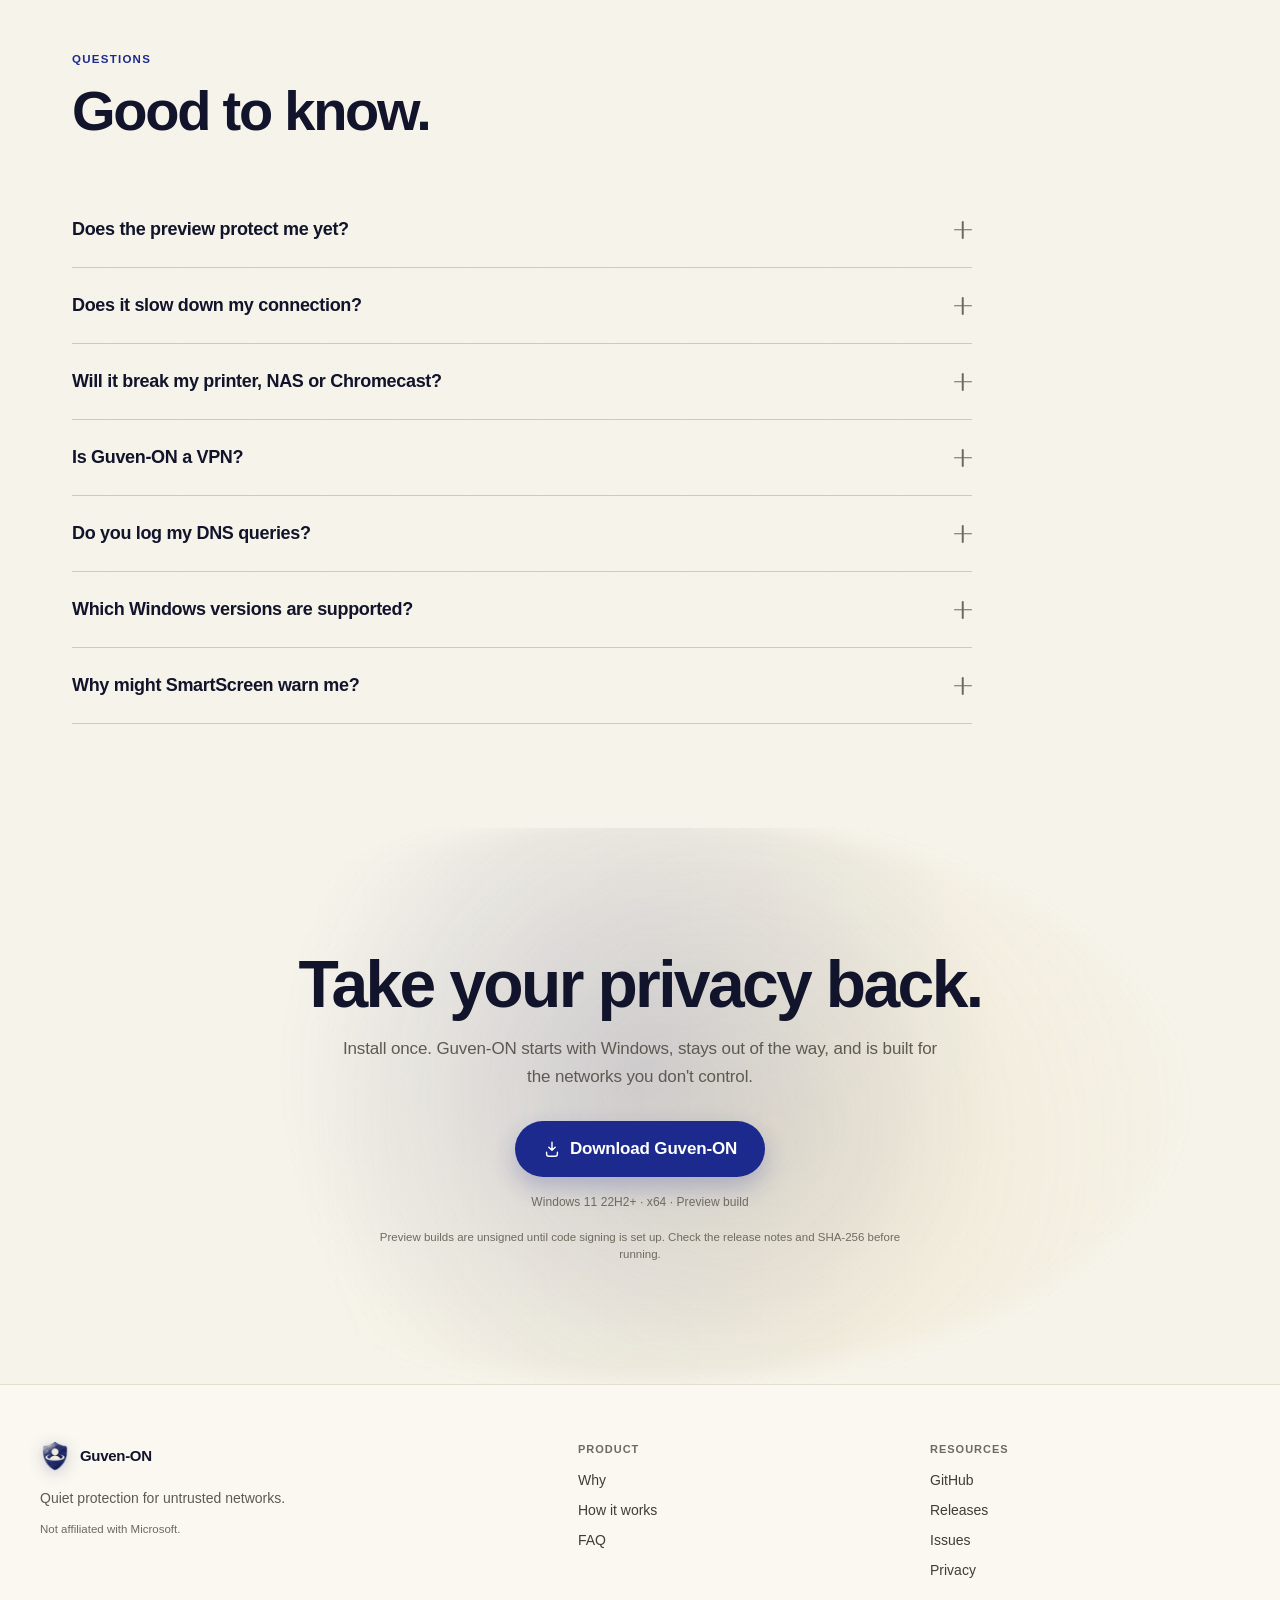
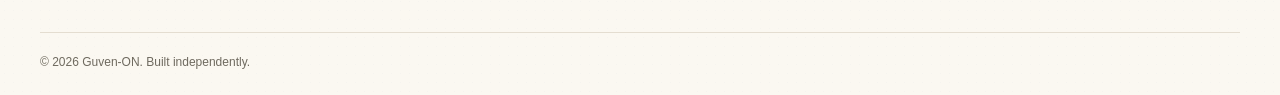
==== commit 01012e79: "Polish shield theme, harden updates, and add release tests" ====
--- a/docs/index.html
+++ b/docs/index.html
@@ -1,24 +1,49 @@
-<!doctype html>
+<!DOCTYPE html>
 <html lang="en" data-lang="en">
 <head>
-  <meta charset="utf-8" />
-  <meta name="viewport" content="width=device-width, initial-scale=1" />
-  <meta name="theme-color" content="#f5f5f7" />
-  <meta name="color-scheme" content="light" />
+  <meta charset="utf-8">
+  <meta name="viewport" content="width=device-width, initial-scale=1">
+  <meta name="theme-color" content="#f6f3ea">
+  <meta name="color-scheme" content="light">
   <title>Guven-ON — Privacy that just works on Windows</title>
-  <meta name="description" content="Guven-ON is designed to block DNS leaks and local-network exposure on untrusted Wi-Fi, stays quiet in the background, and speaks English, German and Turkish." />
-  <meta property="og:type" content="website" />
-  <meta property="og:title" content="Guven-ON — Privacy that just works" />
-  <meta property="og:description" content="Quiet protection for untrusted networks. Windows 11 preview." />
-  <meta property="og:image" content="assets/og.png" />
-  <meta property="og:image:width" content="1200" />
-  <meta property="og:image:height" content="630" />
-  <meta name="twitter:card" content="summary_large_image" />
-  <meta name="twitter:title" content="Guven-ON — Privacy that just works" />
-  <meta name="twitter:description" content="Quiet protection for untrusted networks. Windows 11 preview." />
-  <meta name="twitter:image" content="assets/og.png" />
-  <link rel="icon" type="image/png" href="assets/guvenon.png" />
-  <link rel="stylesheet" href="assets/styles.css" />
+  <meta name="description" content="Guven-ON is designed to block DNS leaks and local-network exposure on untrusted Wi-Fi, stays quiet in the background, and speaks English, German and Turkish.">
+  <meta property="og:type" content="website">
+  <meta property="og:site_name" content="Guven-ON">
+  <meta property="og:url" content="https://tutualican.github.io/guvenon/">
+  <meta property="og:title" content="Guven-ON — Privacy that just works">
+  <meta property="og:description" content="Quiet protection for untrusted networks. Windows 11 preview.">
+  <meta property="og:image" content="https://tutualican.github.io/guvenon/assets/og.png">
+  <meta property="og:image:width" content="1200">
+  <meta property="og:image:height" content="630">
+  <meta property="og:image:alt" content="Guven-ON shield icon on a warm cream background">
+  <meta name="twitter:card" content="summary_large_image">
+  <meta name="twitter:title" content="Guven-ON — Privacy that just works">
+  <meta name="twitter:description" content="Quiet protection for untrusted networks. Windows 11 preview.">
+  <meta name="twitter:image" content="https://tutualican.github.io/guvenon/assets/og.png">
+  <meta name="twitter:image:alt" content="Guven-ON shield icon on a warm cream background">
+  <link rel="canonical" href="https://tutualican.github.io/guvenon/">
+  <link rel="icon" type="image/png" href="assets/guvenon.png">
+  <link rel="apple-touch-icon" href="assets/guvenon.png">
+  <link rel="stylesheet" href="assets/styles.css">
+  <script type="application/ld+json">
+    {
+      "@context": "https://schema.org",
+      "@type": "SoftwareApplication",
+      "name": "Guven-ON",
+      "applicationCategory": "SecurityApplication",
+      "operatingSystem": "Windows 11",
+      "softwareVersion": "0.1.1",
+      "description": "A Windows 11 preview designed to block DNS leaks and local-network exposure on untrusted Wi-Fi.",
+      "url": "https://tutualican.github.io/guvenon/",
+      "downloadUrl": "https://github.com/tutualican/guvenon/releases/latest",
+      "license": "https://www.apache.org/licenses/LICENSE-2.0",
+      "offers": {
+        "@type": "Offer",
+        "price": "0",
+        "priceCurrency": "USD"
+      }
+    }
+  </script>
   <noscript><style>.reveal,.hero-enter{opacity:1!important;transform:none!important}</style></noscript>
 </head>
 <body>
@@ -27,7 +52,7 @@
   <header class="site-nav" id="siteNav">
     <div class="nav-inner">
       <a class="brand" href="#top" aria-label="Guven-ON">
-        <img class="brand-mark" src="assets/guvenon.png" alt="" width="30" height="30" />
+        <img class="brand-mark" src="assets/guvenon.png" alt="" width="30" height="30">
         <span>Guven-ON</span>
       </a>
 
@@ -40,11 +65,12 @@
 
       <div class="nav-tools">
         <div class="lang-switch" role="group" aria-label="Language">
-          <button type="button" data-set-lang="en" aria-pressed="true">EN</button>
+          <button type="button" data-set-lang="auto" aria-pressed="true" title="Automatic (browser or system language)">AUTO</button>
+          <button type="button" data-set-lang="en" aria-pressed="false">EN</button>
           <button type="button" data-set-lang="de" aria-pressed="false">DE</button>
           <button type="button" data-set-lang="tr" aria-pressed="false">TR</button>
         </div>
-        <a class="btn btn-nav" href="https://github.com/guvenon/guvenon/releases/latest" target="_blank" rel="noopener" data-download>
+        <a class="btn btn-nav" href="https://github.com/tutualican/guvenon/releases/latest" target="_blank" rel="noopener" data-download>
           <span data-i18n="navDownload">Download</span>
         </a>
       </div>
@@ -62,7 +88,7 @@
             <span data-i18n="heroBadge">Windows 11 · Preview</span>
           </p>
           <h1 class="hero-enter delay-1">
-            <span data-i18n="heroTitle1">Privacy that</span><br />
+            <span data-i18n="heroTitle1">Privacy that</span><br>
             <span class="gradient" data-i18n="heroTitle2">just works.</span>
           </h1>
           <p class="hero-sub hero-enter delay-2" data-i18n="heroSub">
@@ -70,7 +96,7 @@
             quietly, in the background. No account. No tunnel. No babysitting.
           </p>
           <div class="hero-actions hero-enter delay-3">
-            <a class="btn btn-primary" href="https://github.com/guvenon/guvenon/releases/latest" target="_blank" rel="noopener" data-download>
+            <a class="btn btn-primary" href="https://github.com/tutualican/guvenon/releases/latest" target="_blank" rel="noopener" data-download>
               <svg viewBox="0 0 20 20" aria-hidden="true">
                 <path d="M10 2.5v9m0 0 3.5-3.5M10 11.5 6.5 8M4 13.5v2A2.5 2.5 0 0 0 6.5 18h7a2.5 2.5 0 0 0 2.5-2.5v-2" fill="none" stroke="currentColor" stroke-width="1.6" stroke-linecap="round" stroke-linejoin="round" />
               </svg>
@@ -98,7 +124,7 @@
             </div>
             <div class="window-body">
               <div class="window-head">
-                <span class="window-brand"><img src="assets/guvenon.png" alt="" class="window-logo" />Guven-ON</span>
+                <span class="window-brand"><img src="assets/guvenon.png" alt="" class="window-logo">Guven-ON</span>
                 <span class="badge" data-i18n="mockPreview">Preview</span>
               </div>
 
@@ -255,22 +281,22 @@
           <svg viewBox="0 0 220 260">
             <defs>
               <linearGradient id="shieldStroke" x1="30" y1="20" x2="190" y2="240" gradientUnits="userSpaceOnUse">
-                <stop stop-color="#2997ff" />
-                <stop offset="0.55" stop-color="#34c759" />
-                <stop offset="1" stop-color="#0071e3" />
+                <stop stop-color="#c9d1ff" />
+                <stop offset="0.55" stop-color="#f6f3ea" />
+                <stop offset="1" stop-color="#c9a227" />
               </linearGradient>
               <radialGradient id="shieldFill" cx="50%" cy="35%" r="70%">
-                <stop stop-color="#1c1c22" />
-                <stop offset="1" stop-color="#0b0b0f" />
+                <stop stop-color="#1b2a8c" />
+                <stop offset="1" stop-color="#0e175a" />
               </radialGradient>
             </defs>
             <circle cx="110" cy="118" r="96" fill="none" stroke="rgba(255,255,255,.08)" stroke-dasharray="2 8" />
             <circle cx="110" cy="118" r="74" fill="none" stroke="rgba(255,255,255,.06)" />
             <path class="shield-body" d="M110 26 190 55v58c0 49-32 86-80 108-48-22-80-59-80-108V55l80-29Z" fill="url(#shieldFill)" stroke="url(#shieldStroke)" stroke-width="2.4" />
             <path class="shield-path" d="m82 128 19 19 38-43" fill="none" stroke="url(#shieldStroke)" stroke-width="7" stroke-linecap="round" stroke-linejoin="round" />
-            <circle class="shield-node node-1" cx="190" cy="55" r="4" fill="#2997ff" />
-            <circle class="shield-node node-2" cx="30" cy="171" r="4" fill="#34c759" />
-            <circle class="shield-node node-3" cx="110" cy="221" r="4" fill="#0071e3" />
+            <circle class="shield-node node-1" cx="190" cy="55" r="4" fill="#c9d1ff" />
+            <circle class="shield-node node-2" cx="30" cy="171" r="4" fill="#c9a227" />
+            <circle class="shield-node node-3" cx="110" cy="221" r="4" fill="#f6f3ea" />
           </svg>
         </div>
       </div>
@@ -287,7 +313,7 @@
             stay in English so support is predictable.
           </p>
         </div>
-        <div class="language-pills" aria-label="Supported interface languages">
+        <div class="language-pills" role="group" aria-label="Supported interface languages">
           <span>English</span>
           <span>Deutsch</span>
           <span>Türkçe</span>
@@ -343,7 +369,7 @@
           Install once. Guven-ON starts with Windows, stays out of the way, and is built for the
           networks you don't control.
         </p>
-        <a class="btn btn-primary btn-large" href="https://github.com/guvenon/guvenon/releases/latest" target="_blank" rel="noopener" data-download>
+        <a class="btn btn-primary btn-large" href="https://github.com/tutualican/guvenon/releases/latest" target="_blank" rel="noopener" data-download>
           <svg viewBox="0 0 20 20" aria-hidden="true">
             <path d="M10 2.5v9m0 0 3.5-3.5M10 11.5 6.5 8M4 13.5v2A2.5 2.5 0 0 0 6.5 18h7a2.5 2.5 0 0 0 2.5-2.5v-2" fill="none" stroke="currentColor" stroke-width="1.6" stroke-linecap="round" stroke-linejoin="round" />
           </svg>
@@ -362,7 +388,7 @@
     <div class="footer-inner">
       <div class="footer-brand">
         <a class="brand" href="#top" aria-label="Guven-ON">
-          <img class="brand-mark" src="assets/guvenon.png" alt="" width="30" height="30" />
+          <img class="brand-mark" src="assets/guvenon.png" alt="" width="30" height="30">
           <span>Guven-ON</span>
         </a>
         <p data-i18n="footerTagline">Quiet protection for untrusted networks.</p>
@@ -370,17 +396,17 @@
       </div>
 
       <div class="footer-col">
-        <h4 data-i18n="footerProduct">Product</h4>
+        <h2 data-i18n="footerProduct">Product</h2>
         <a href="#why" data-i18n="navWhy">Why</a>
         <a href="#how" data-i18n="navHow">How it works</a>
         <a href="#faq" data-i18n="navFaq">FAQ</a>
       </div>
 
       <div class="footer-col">
-        <h4 data-i18n="footerResources">Resources</h4>
-        <a href="https://github.com/guvenon/guvenon" target="_blank" rel="noopener" data-repo-link="root">GitHub</a>
-        <a href="https://github.com/guvenon/guvenon/releases" target="_blank" rel="noopener" data-repo-link="releases" data-i18n="footerReleases">Releases</a>
-        <a href="https://github.com/guvenon/guvenon/issues" target="_blank" rel="noopener" data-repo-link="issues" data-i18n="footerIssues">Issues</a>
+        <h2 data-i18n="footerResources">Resources</h2>
+        <a href="https://github.com/tutualican/guvenon" target="_blank" rel="noopener" data-repo-link="root">GitHub</a>
+        <a href="https://github.com/tutualican/guvenon/releases" target="_blank" rel="noopener" data-repo-link="releases" data-i18n="footerReleases">Releases</a>
+        <a href="https://github.com/tutualican/guvenon/issues" target="_blank" rel="noopener" data-repo-link="issues" data-i18n="footerIssues">Issues</a>
         <a href="#privacy" data-i18n="footerPrivacy">Privacy</a>
       </div>
     </div>
--- a/docs/assets/styles.css
+++ b/docs/assets/styles.css
@@ -1,21 +1,23 @@
 /* Guven-ON site — Apple-inspired, calm, animated. */
 
 :root {
-  --bg: #f5f5f7;
-  --bg-soft: #fbfbfd;
-  --ink: #1d1d1f;
-  --ink-soft: #4b4b50;
-  --muted: #6e6e73;
-  --muted-2: #8e8e93;
-  --line: #e5e5ea;
-  --line-strong: #d2d2d7;
-  --card: #ffffff;
-  --blue: #0071e3;
-  --blue-bright: #2997ff;
-  --green: #1f8a4c;
-  --amber: #b26a00;
+  --bg: #f6f3ea;
+  --bg-soft: #fbf9f2;
+  --ink: #11142a;
+  --ink-soft: #3f3d38;
+  --muted: #5d5a52;
+  --muted-2: #6f6a5f;
+  --line: #e4ddd0;
+  --line-strong: #d3c9b8;
+  --card: #fffdf8;
+  --blue: #1b2a8c;
+  --blue-bright: #3d55c9;
+  --blue-deep: #0e175a;
+  --gold: #c9a227;
+  --green: #2b7453;
+  --amber: #9a5b00;
   --radius: 22px;
-  --shadow: 0 24px 60px rgba(0, 0, 0, 0.08);
+  --shadow: 0 24px 60px rgba(26, 25, 20, 0.1);
   --font: -apple-system, BlinkMacSystemFont, "SF Pro Display", "SF Pro Text",
     "Segoe UI Variable Display", "Segoe UI Variable Text", "Segoe UI", Inter, sans-serif;
 }
@@ -34,7 +36,9 @@
 
 body {
   margin: 0;
-  background: var(--bg);
+  background-color: var(--bg);
+  background-image: radial-gradient(rgba(14, 23, 90, 0.035) 0.65px, transparent 0.75px);
+  background-size: 9px 9px;
   color: var(--ink);
   font-family: var(--font);
   font-size: 16px;
@@ -103,7 +107,7 @@
   inset: 0 0 auto 0;
   z-index: 50;
   height: 64px;
-  background: rgba(245, 245, 247, 0.72);
+  background: rgba(246, 243, 234, 0.72);
   -webkit-backdrop-filter: saturate(180%) blur(20px);
   backdrop-filter: saturate(180%) blur(20px);
   border-bottom: 1px solid transparent;
@@ -111,7 +115,7 @@
 }
 
 .site-nav.scrolled {
-  background: rgba(245, 245, 247, 0.86);
+  background: rgba(246, 243, 234, 0.86);
   border-bottom-color: rgba(0, 0, 0, 0.07);
   box-shadow: 0 1px 20px rgba(0, 0, 0, 0.04);
 }
@@ -140,7 +144,7 @@
   width: 30px;
   height: 30px;
   flex: 0 0 auto;
-  filter: drop-shadow(0 3px 8px rgba(0, 113, 227, 0.22));
+  filter: drop-shadow(0 3px 8px rgba(14, 23, 90, 0.22));
 }
 
 .nav-links {
@@ -172,7 +176,7 @@
   align-items: center;
   gap: 1px;
   padding: 3px;
-  background: rgba(0, 0, 0, 0.045);
+  background: rgba(17, 20, 42, 0.055);
   border-radius: 999px;
 }
 
@@ -194,9 +198,9 @@
 }
 
 .lang-switch button[aria-pressed="true"] {
-  background: #fff;
+  background: var(--card);
   color: var(--ink);
-  box-shadow: 0 1px 4px rgba(0, 0, 0, 0.1);
+  box-shadow: 0 1px 4px rgba(17, 20, 42, 0.12);
 }
 
 /* Buttons */
@@ -226,18 +230,18 @@
 .btn-primary {
   background: var(--blue);
   color: #fff;
-  box-shadow: 0 10px 24px rgba(0, 113, 227, 0.24);
+  box-shadow: 0 10px 24px rgba(27, 42, 140, 0.24);
 }
 
 .btn-primary:hover {
-  background: #0077ed;
+  background: #2638a6;
   transform: translateY(-1px);
-  box-shadow: 0 14px 30px rgba(0, 113, 227, 0.3);
+  box-shadow: 0 14px 30px rgba(27, 42, 140, 0.3);
 }
 
 .btn-primary:active {
   transform: translateY(0);
-  background: #0062c4;
+  background: #0e175a;
 }
 
 .btn-quiet {
@@ -247,7 +251,7 @@
 }
 
 .btn-quiet:hover {
-  color: #0059b3;
+  color: #0e175a;
 }
 
 .btn-nav {
@@ -258,7 +262,7 @@
 }
 
 .btn-nav:hover {
-  background: #333336;
+  background: #24263f;
 }
 
 .btn-large {
@@ -282,9 +286,9 @@
   height: 860px;
   pointer-events: none;
   background:
-    radial-gradient(46% 46% at var(--mx) var(--my), rgba(41, 151, 255, 0.22), transparent 62%),
-    radial-gradient(38% 38% at 82% 18%, rgba(52, 199, 89, 0.13), transparent 64%),
-    radial-gradient(36% 36% at 18% 34%, rgba(0, 113, 227, 0.09), transparent 66%);
+    radial-gradient(46% 46% at var(--mx) var(--my), rgba(61, 85, 201, 0.2), transparent 62%),
+    radial-gradient(38% 38% at 82% 18%, rgba(201, 162, 39, 0.12), transparent 64%),
+    radial-gradient(36% 36% at 18% 34%, rgba(27, 42, 140, 0.1), transparent 66%);
   filter: blur(12px);
   transition: background 0.35s ease;
 }
@@ -316,8 +320,8 @@
   width: 7px;
   height: 7px;
   border-radius: 50%;
-  background: #34c759;
-  box-shadow: 0 0 0 0 rgba(52, 199, 89, 0.35);
+  background: var(--amber);
+  box-shadow: 0 0 0 0 rgba(154, 91, 0, 0.35);
   animation: pulseDot 2.6s ease-out infinite;
 }
 
@@ -330,7 +334,7 @@
 }
 
 .gradient {
-  background: linear-gradient(90deg, #0071e3 0%, #4aa8ff 46%, #1f8a4c 100%);
+  background: linear-gradient(90deg, #0e175a 0%, #3348b5 55%, #7f8fd8 100%);
   background-size: 190% 100%;
   -webkit-background-clip: text;
   background-clip: text;
@@ -379,9 +383,9 @@
   background: conic-gradient(
     from 0deg,
     transparent 0deg 34deg,
-    rgba(41, 151, 255, 0.18) 54deg,
+    rgba(61, 85, 201, 0.18) 54deg,
     transparent 82deg 208deg,
-    rgba(52, 199, 89, 0.12) 232deg,
+    rgba(201, 162, 39, 0.12) 232deg,
     transparent 260deg 360deg
   );
   filter: blur(18px);
@@ -391,7 +395,7 @@
 .halo-ring {
   position: absolute;
   border-radius: 50%;
-  border: 1px solid rgba(0, 113, 227, 0.1);
+  border: 1px solid rgba(27, 42, 140, 0.1);
 }
 
 .ring-1 {
@@ -401,13 +405,13 @@
 .ring-2 {
   inset: 13%;
   border-style: dashed;
-  border-color: rgba(0, 113, 227, 0.14);
+  border-color: rgba(27, 42, 140, 0.14);
   animation: spin 60s linear infinite reverse;
 }
 
 .ring-3 {
   inset: 23%;
-  border-color: rgba(31, 138, 76, 0.1);
+  border-color: rgba(201, 162, 39, 0.12);
 }
 
 .app-window {
@@ -415,11 +419,11 @@
   width: min(420px, 100%);
   overflow: hidden;
   border-radius: 24px;
-  background: rgba(255, 255, 255, 0.88);
-  border: 1px solid rgba(255, 255, 255, 0.78);
+  background: rgba(255, 253, 248, 0.9);
+  border: 1px solid rgba(255, 253, 248, 0.82);
   box-shadow:
-    0 44px 90px rgba(0, 0, 0, 0.17),
-    0 2px 0 rgba(255, 255, 255, 0.65) inset;
+    0 44px 90px rgba(26, 25, 20, 0.18),
+    0 2px 0 rgba(255, 253, 248, 0.7) inset;
   -webkit-backdrop-filter: blur(18px) saturate(160%);
   backdrop-filter: blur(18px) saturate(160%);
   transform: perspective(1200px) rotateY(calc(-7deg + var(--ry, 0deg)))
@@ -433,8 +437,8 @@
   display: flex;
   align-items: center;
   padding: 0 14px;
-  background: rgba(246, 246, 248, 0.9);
-  border-bottom: 1px solid rgba(0, 0, 0, 0.055);
+  background: rgba(246, 243, 234, 0.9);
+  border-bottom: 1px solid rgba(17, 20, 42, 0.06);
 }
 
 .window-dots {
@@ -447,15 +451,15 @@
   width: 9px;
   height: 9px;
   border-radius: 50%;
-  background: #ff5f57;
+  background: #1b2a8c;
 }
 
 .window-dots i:nth-child(2) {
-  background: #febc2e;
+  background: #7f8fd8;
 }
 
 .window-dots i:nth-child(3) {
-  background: #28c840;
+  background: #c9a227;
 }
 
 .window-title {
@@ -496,7 +500,7 @@
 }
 
 .badge {
-  background: #efeff4;
+  background: #ece6d8;
   color: var(--muted);
   border-radius: 999px;
   padding: 4px 8px;
@@ -514,8 +518,8 @@
   gap: 12px;
   padding: 15px 16px;
   border-radius: 15px;
-  background: linear-gradient(135deg, #f1f9f4 0%, #e9f5ee 100%);
-  border: 1px solid #d8ecdf;
+  background: linear-gradient(135deg, #f7f2e6 0%, #efe8d8 100%);
+  border: 1px solid #e2d7c2;
 }
 
 .status-card::after {
@@ -536,7 +540,7 @@
   height: 10px;
   flex: 0 0 auto;
   border-radius: 50%;
-  background: #34c759;
+  background: var(--amber);
   animation: pulseDot 2.6s ease-out infinite;
 }
 
@@ -549,7 +553,7 @@
 .status-text small {
   display: block;
   margin-top: 2px;
-  color: #5d7d68;
+  color: #7a6a4a;
   font-size: 11.5px;
 }
 
@@ -560,8 +564,8 @@
   margin-top: 10px;
   padding: 12px 13px;
   border-radius: 13px;
-  background: #f7f7f9;
-  border: 1px solid #ececf0;
+  background: #f8f4ea;
+  border: 1px solid #ece5d7;
 }
 
 .mini-icon {
@@ -607,7 +611,7 @@
   display: block;
   width: 3px;
   border-radius: 2px;
-  background: #34c759;
+  background: var(--blue);
 }
 
 .signal i:nth-child(1) {
@@ -635,14 +639,14 @@
   gap: 6px;
   padding: 7px 10px;
   border-radius: 999px;
-  background: #f2f2f7;
+  background: #f1ece1;
   color: var(--ink-soft);
   font-size: 10.5px;
   font-weight: 600;
 }
 
 .chip-green {
-  background: #eaf7ef;
+  background: #e8f1ea;
   color: var(--green);
 }
 
@@ -658,7 +662,7 @@
   justify-content: space-between;
   padding: 10px 12px;
   border-radius: 13px;
-  border: 1px dashed #e2e2e8;
+  border: 1px dashed #ddd4c4;
 }
 
 .update-row .arrow {
@@ -685,8 +689,8 @@
 }
 
 .float-chip .chip-dot {
-  color: #34c759;
-  background: #34c759;
+  color: var(--blue);
+  background: var(--blue);
 }
 
 .chip-a {
@@ -739,7 +743,7 @@
 
 .feature-card {
   background: var(--card);
-  border: 1px solid #e8e8ed;
+  border: 1px solid var(--line);
   border-radius: var(--radius);
   padding: 28px 26px 30px;
   transition: transform 0.35s cubic-bezier(0.2, 0.7, 0.2, 1), box-shadow 0.35s ease;
@@ -764,17 +768,17 @@
 }
 
 .icon-blue {
-  background: #eaf3ff;
+  background: #e9ecf8;
   color: var(--blue);
 }
 
 .icon-green {
-  background: #eaf7ef;
+  background: #e8f1ea;
   color: var(--green);
 }
 
 .icon-amber {
-  background: #fff4e5;
+  background: #f7edd9;
   color: var(--amber);
 }
 
@@ -834,9 +838,9 @@
   align-items: center;
   padding: 64px;
   border-radius: 32px;
-  background: #0b0b0f;
-  color: #fff;
-  box-shadow: 0 40px 90px rgba(0, 0, 0, 0.18);
+  background: #0d1440;
+  color: #fffdf8;
+  box-shadow: 0 40px 90px rgba(13, 20, 64, 0.24);
 }
 
 .privacy-panel::before {
@@ -847,7 +851,7 @@
   left: -180px;
   top: -280px;
   border-radius: 50%;
-  background: radial-gradient(circle, rgba(0, 113, 227, 0.28), transparent 64%);
+  background: radial-gradient(circle, rgba(61, 85, 201, 0.3), transparent 64%);
   pointer-events: none;
 }
 
@@ -859,12 +863,12 @@
   right: -180px;
   bottom: -260px;
   border-radius: 50%;
-  background: radial-gradient(circle, rgba(52, 199, 89, 0.16), transparent 66%);
+  background: radial-gradient(circle, rgba(201, 162, 39, 0.16), transparent 66%);
   pointer-events: none;
 }
 
 .eyebrow-light {
-  color: #6ec1ff;
+  color: #c9d1ff;
 }
 
 .privacy-copy {
@@ -882,7 +886,7 @@
 
 .privacy-sub {
   max-width: 620px;
-  color: rgba(255, 255, 255, 0.64);
+  color: rgba(255, 255, 255, 0.72);
   font-size: 16px;
   line-height: 1.68;
 }
@@ -898,7 +902,7 @@
   display: flex;
   align-items: flex-start;
   gap: 11px;
-  color: rgba(255, 255, 255, 0.82);
+  color: rgba(255, 255, 255, 0.86);
   font-size: 14.5px;
   line-height: 1.55;
 }
@@ -911,8 +915,8 @@
   place-items: center;
   margin-top: 1px;
   border-radius: 50%;
-  background: rgba(52, 199, 89, 0.16);
-  color: #4cd964;
+  background: rgba(246, 243, 234, 0.16);
+  color: #f6f3ea;
   font-size: 11px;
   font-weight: 700;
 }
@@ -997,7 +1001,7 @@
 
 .language-pills span:hover {
   transform: translateY(-2px);
-  border-color: rgba(0, 113, 227, 0.35);
+  border-color: rgba(27, 42, 140, 0.35);
   box-shadow: 0 10px 24px rgba(0, 0, 0, 0.06);
 }
 
@@ -1088,8 +1092,8 @@
   height: 560px;
   border-radius: 50%;
   background:
-    radial-gradient(circle at 50% 45%, rgba(0, 113, 227, 0.17), transparent 58%),
-    radial-gradient(circle at 62% 58%, rgba(52, 199, 89, 0.11), transparent 62%);
+    radial-gradient(circle at 50% 45%, rgba(27, 42, 140, 0.17), transparent 58%),
+    radial-gradient(circle at 62% 58%, rgba(201, 162, 39, 0.12), transparent 62%);
   filter: blur(10px);
   animation: breathe 9s ease-in-out infinite alternate;
 }
@@ -1114,7 +1118,7 @@
 .download-note {
   max-width: 560px;
   margin: 18px auto 0;
-  color: #9a9aa0;
+  color: var(--muted-2);
   font-size: 11.5px;
   line-height: 1.55;
 }
@@ -1123,7 +1127,7 @@
 
 .site-footer {
   border-top: 1px solid var(--line);
-  background: rgba(255, 255, 255, 0.5);
+  background: rgba(255, 253, 248, 0.55);
   padding: 56px 32px 24px;
 }
 
@@ -1152,7 +1156,7 @@
   font-size: 11.5px;
 }
 
-.footer-col h4 {
+.footer-col h2 {
   color: var(--muted-2);
   font-size: 11px;
   font-weight: 700;
@@ -1238,13 +1242,13 @@
 
 @keyframes pulseDot {
   0% {
-    box-shadow: 0 0 0 0 rgba(52, 199, 89, 0.35);
+    box-shadow: 0 0 0 0 rgba(154, 91, 0, 0.35);
   }
   70% {
-    box-shadow: 0 0 0 9px rgba(52, 199, 89, 0);
+    box-shadow: 0 0 0 9px rgba(154, 91, 0, 0);
   }
   100% {
-    box-shadow: 0 0 0 0 rgba(52, 199, 89, 0);
+    box-shadow: 0 0 0 0 rgba(154, 91, 0, 0);
   }
 }
 
@@ -1494,6 +1498,27 @@
 
   .footer-bottom {
     margin-top: 30px;
+  }
+}
+
+@media (max-width: 380px) {
+  .nav-inner {
+    padding: 0 12px;
+    gap: 8px;
+  }
+
+  .nav-tools {
+    gap: 6px;
+  }
+
+  .lang-switch button {
+    padding: 5px 6px;
+    font-size: 10px;
+  }
+
+  .btn-nav {
+    padding: 7px 10px;
+    font-size: 11px;
   }
 }
 
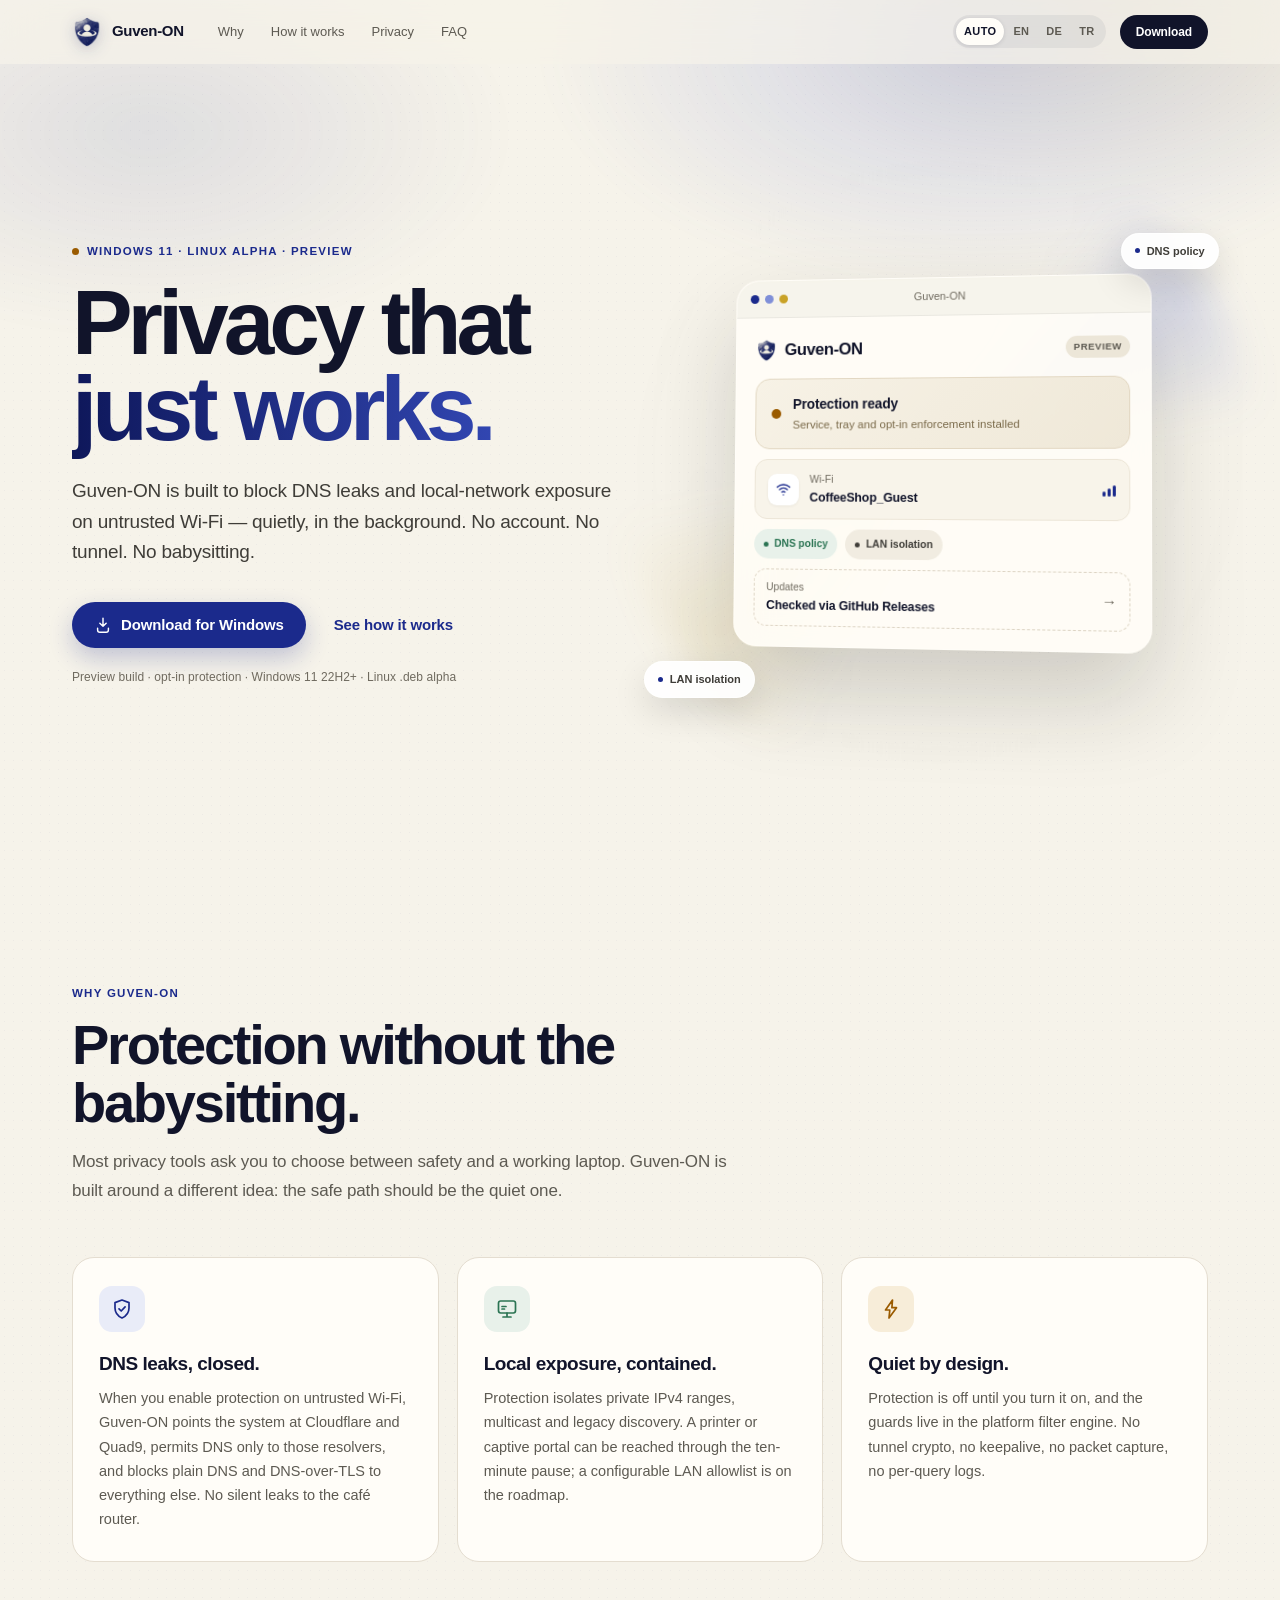
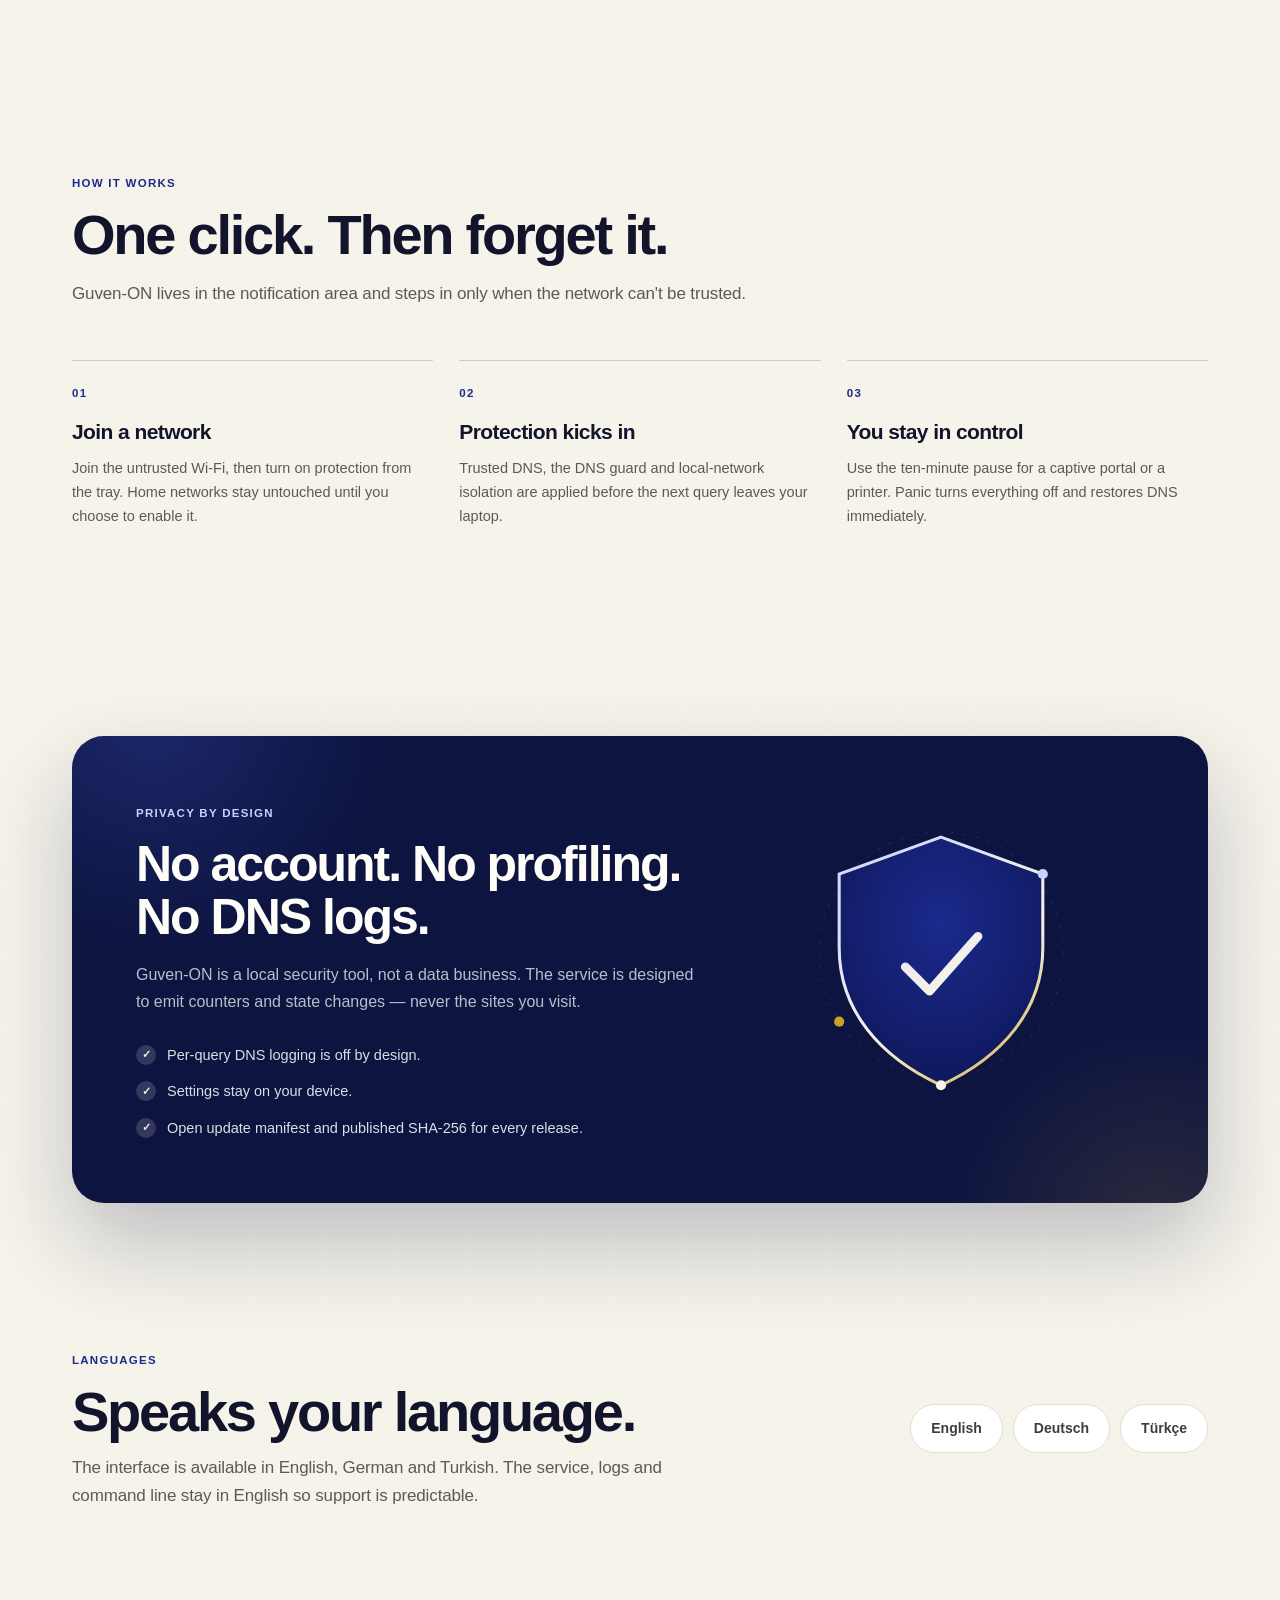
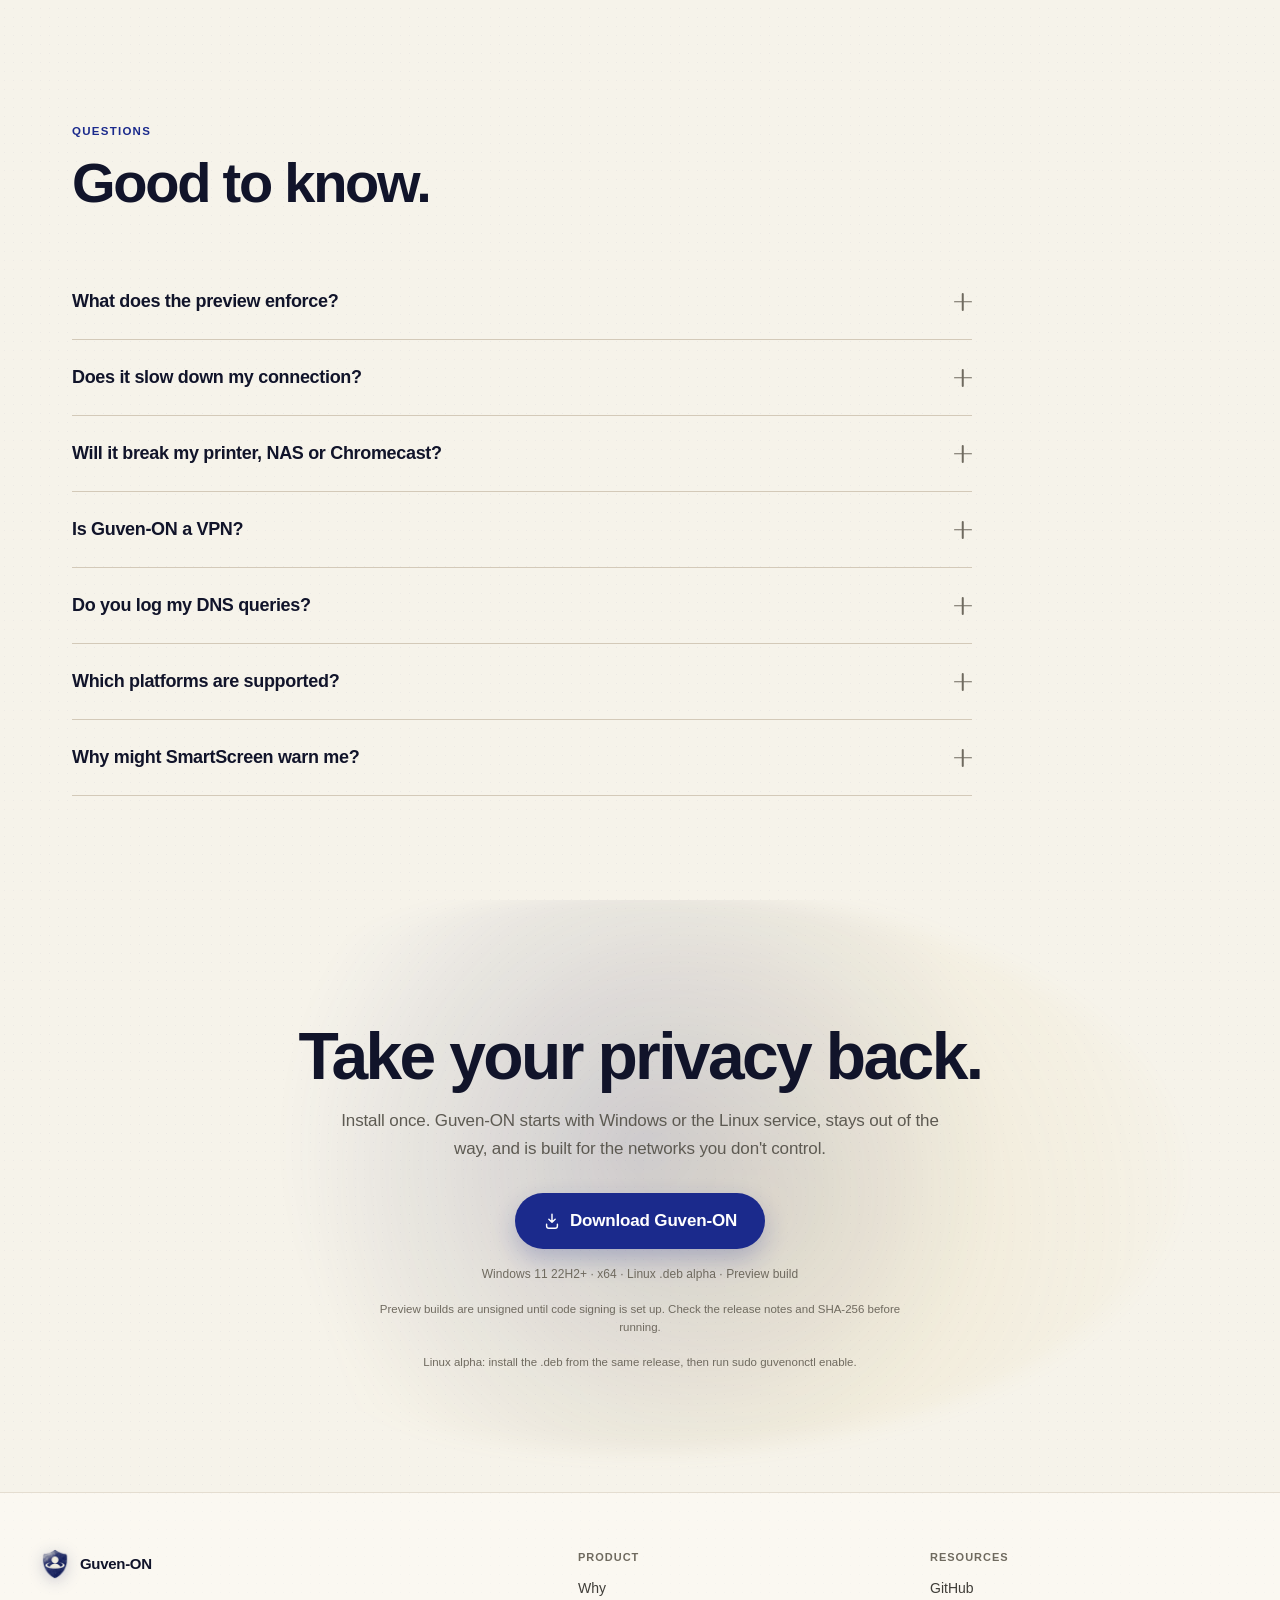
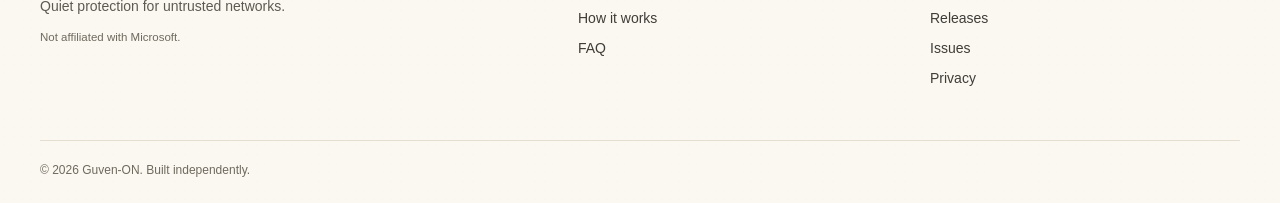
==== commit 3f818821: "Release 0.2.0 with Windows and Linux protection Add the opt-in WFP/DNS guard, trusted resolver confi" ====
--- a/docs/index.html
+++ b/docs/index.html
@@ -5,20 +5,20 @@
   <meta name="viewport" content="width=device-width, initial-scale=1">
   <meta name="theme-color" content="#f6f3ea">
   <meta name="color-scheme" content="light">
-  <title>Guven-ON — Privacy that just works on Windows</title>
-  <meta name="description" content="Guven-ON is designed to block DNS leaks and local-network exposure on untrusted Wi-Fi, stays quiet in the background, and speaks English, German and Turkish.">
+  <title>Guven-ON — Privacy that just works</title>
+  <meta name="description" content="Guven-ON adds opt-in DNS and local-network enforcement for untrusted Wi-Fi on Windows and Linux, stays quiet in the background, and speaks English, German and Turkish.">
   <meta property="og:type" content="website">
   <meta property="og:site_name" content="Guven-ON">
   <meta property="og:url" content="https://tutualican.github.io/guvenon/">
   <meta property="og:title" content="Guven-ON — Privacy that just works">
-  <meta property="og:description" content="Quiet protection for untrusted networks. Windows 11 preview.">
+  <meta property="og:description" content="Opt-in DNS and local-network protection for untrusted networks. Windows 11 and Linux alpha preview.">
   <meta property="og:image" content="https://tutualican.github.io/guvenon/assets/og.png">
   <meta property="og:image:width" content="1200">
   <meta property="og:image:height" content="630">
   <meta property="og:image:alt" content="Guven-ON shield icon on a warm cream background">
   <meta name="twitter:card" content="summary_large_image">
   <meta name="twitter:title" content="Guven-ON — Privacy that just works">
-  <meta name="twitter:description" content="Quiet protection for untrusted networks. Windows 11 preview.">
+  <meta name="twitter:description" content="Opt-in DNS and local-network protection for untrusted networks. Windows 11 and Linux alpha preview.">
   <meta name="twitter:image" content="https://tutualican.github.io/guvenon/assets/og.png">
   <meta name="twitter:image:alt" content="Guven-ON shield icon on a warm cream background">
   <link rel="canonical" href="https://tutualican.github.io/guvenon/">
@@ -31,9 +31,9 @@
       "@type": "SoftwareApplication",
       "name": "Guven-ON",
       "applicationCategory": "SecurityApplication",
-      "operatingSystem": "Windows 11",
-      "softwareVersion": "0.1.1",
-      "description": "A Windows 11 preview designed to block DNS leaks and local-network exposure on untrusted Wi-Fi.",
+      "operatingSystem": "Windows 11, Linux",
+      "softwareVersion": "0.2.0",
+      "description": "An opt-in preview that blocks DNS leaks and local-network exposure on untrusted Wi-Fi using WFP on Windows and nftables on Linux.",
       "url": "https://tutualican.github.io/guvenon/",
       "downloadUrl": "https://github.com/tutualican/guvenon/releases/latest",
       "license": "https://www.apache.org/licenses/LICENSE-2.0",
@@ -85,7 +85,7 @@
         <div class="hero-copy">
           <p class="eyebrow hero-enter">
             <span class="live-dot"></span>
-            <span data-i18n="heroBadge">Windows 11 · Preview</span>
+            <span data-i18n="heroBadge">Windows 11 · Linux alpha · Preview</span>
           </p>
           <h1 class="hero-enter delay-1">
             <span data-i18n="heroTitle1">Privacy that</span><br>
@@ -105,7 +105,7 @@
             <a class="btn btn-quiet" href="#how" data-i18n="heroHow">See how it works</a>
           </div>
           <p class="micro hero-enter delay-4" data-i18n="heroMicro">
-            Preview build · filtering not enabled yet · Windows 11 22H2+ · x64
+            Preview build · opt-in protection · Windows 11 22H2+ · Linux .deb alpha
           </p>
         </div>
 
@@ -131,8 +131,8 @@
               <div class="status-card">
                 <span class="pulse-dot"></span>
                 <div class="status-text">
-                  <strong data-i18n="mockStatus">Preview ready</strong>
-                  <small data-i18n="mockStatusSub">Service and tray installed · filtering comes next</small>
+                  <strong data-i18n="mockStatus">Protection ready</strong>
+                  <small data-i18n="mockStatusSub">Service, tray and opt-in enforcement installed</small>
                 </div>
               </div>
 
@@ -151,7 +151,7 @@
 
               <div class="mini-row">
                 <span class="chip chip-green"><span class="chip-dot"></span><span data-i18n="mockDns">DNS policy</span></span>
-                <span class="chip"><span class="chip-dot"></span><span data-i18n="mockLan">LAN allowlist</span></span>
+                <span class="chip"><span class="chip-dot"></span><span data-i18n="mockLan">LAN isolation</span></span>
               </div>
 
               <div class="mini-row update-row">
@@ -165,7 +165,7 @@
           </div>
 
           <span class="float-chip chip-a"><span class="chip-dot"></span><span data-i18n="mockDns">DNS policy</span></span>
-          <span class="float-chip chip-b"><span class="chip-dot"></span><span data-i18n="mockLan">LAN allowlist</span></span>
+          <span class="float-chip chip-b"><span class="chip-dot"></span><span data-i18n="mockLan">LAN isolation</span></span>
         </div>
       </div>
     </section>
@@ -191,8 +191,9 @@
           </span>
           <h3 data-i18n="why1Title">DNS leaks, closed.</h3>
           <p data-i18n="why1Body">
-            When you join untrusted Wi-Fi, Guven-ON is designed to keep DNS on the encrypted path and
-            block queries that try to escape. No silent leaks to the café router.
+            When you enable protection on untrusted Wi-Fi, Guven-ON points the system at Cloudflare and
+            Quad9, permits DNS only to those resolvers, and blocks plain DNS and DNS-over-TLS to
+            everything else. No silent leaks to the cafe router.
           </p>
         </article>
 
@@ -204,10 +205,11 @@
               <path d="M7 9.5h4M7 12h2.5" fill="none" stroke="currentColor" stroke-width="1.7" stroke-linecap="round" />
             </svg>
           </span>
-          <h3 data-i18n="why2Title">Your printer still works.</h3>
+          <h3 data-i18n="why2Title">Local exposure, contained.</h3>
           <p data-i18n="why2Body">
-            Local devices are not the enemy. A clear LAN allowlist is designed to keep printers, NAS
-            boxes and casting working while untrusted peers stay out.
+            Protection isolates private IPv4 ranges, multicast and legacy discovery. A printer or
+            captive portal can be reached through the ten-minute pause; a configurable LAN allowlist
+            is on the roadmap.
           </p>
         </article>
 
@@ -219,8 +221,8 @@
           </span>
           <h3 data-i18n="why3Title">Quiet by design.</h3>
           <p data-i18n="why3Body">
-            DNS-only mode by default. No tunnel crypto, no keepalive, no packet capture, no per-query
-            logs. Enforcement will live in the Windows filter engine, where it costs almost nothing.
+            Protection is off until you turn it on, and the guards live in the platform filter engine.
+            No tunnel crypto, no keepalive, no packet capture, no per-query logs.
           </p>
         </article>
       </div>
@@ -240,21 +242,22 @@
         <div class="step reveal" style="--d: 0ms">
           <span class="step-num">01</span>
           <h3 data-i18n="step1Title">Join a network</h3>
-          <p data-i18n="step1Body">Guven-ON notices the profile. Home and work networks stay untouched.</p>
+          <p data-i18n="step1Body">Join the untrusted Wi-Fi, then turn on protection from the tray. Home networks stay untouched until you choose to enable it.</p>
         </div>
         <div class="step reveal" style="--d: 110ms">
           <span class="step-num">02</span>
           <h3 data-i18n="step2Title">Protection kicks in</h3>
           <p data-i18n="step2Body">
-            In the enforcement build, DNS and local traffic are pinned down before the first query
+            Trusted DNS, the DNS guard and local-network isolation are applied before the next query
             leaves your laptop.
           </p>
         </div>
         <div class="step reveal" style="--d: 220ms">
           <span class="step-num">03</span>
-          <h3 data-i18n="step3Title">You keep working</h3>
+          <h3 data-i18n="step3Title">You stay in control</h3>
           <p data-i18n="step3Body">
-            Captive portals, printers and video calls keep working. A panic reset is always one click away.
+            Use the ten-minute pause for a captive portal or a printer. Panic turns everything off and
+            restores DNS immediately.
           </p>
         </div>
       </div>
@@ -330,8 +333,8 @@
 
       <div class="faq-list">
         <details class="faq-item reveal">
-          <summary><span data-i18n="faq0Q">Does the preview protect me yet?</span><span class="plus" aria-hidden="true"></span></summary>
-          <div class="faq-a"><p data-i18n="faq0A">No. The preview installs the service and tray UI, but it does not filter DNS or local traffic yet. Do not rely on it as a security control. Enforcement is the next milestone.</p></div>
+          <summary><span data-i18n="faq0Q">What does the preview enforce?</span><span class="plus" aria-hidden="true"></span></summary>
+          <div class="faq-a"><p data-i18n="faq0A">On Windows, enabling protection applies dynamic WFP filters and points active adapters at Cloudflare and Quad9: DNS and DoT to other resolvers, private LAN ranges, multicast and legacy discovery are blocked. On Linux the same policy is compiled to nftables. This is alpha: DoH on port 443, some IPv6 traffic, VPN split tunneling, local printers and automatic trust profiles are not covered yet. Protection is off until you enable it.</p></div>
         </details>
         <details class="faq-item reveal">
           <summary><span data-i18n="faq1Q">Does it slow down my connection?</span><span class="plus" aria-hidden="true"></span></summary>
@@ -339,19 +342,19 @@
         </details>
         <details class="faq-item reveal">
           <summary><span data-i18n="faq2Q">Will it break my printer, NAS or Chromecast?</span><span class="plus" aria-hidden="true"></span></summary>
-          <div class="faq-a"><p data-i18n="faq2A">No. Local-network access is controlled by an allowlist, not switched off blindly. Captive portals are detected and handled before enforcement kicks in.</p></div>
+          <div class="faq-a"><p data-i18n="faq2A">While protection is on, private LAN ranges and legacy discovery are isolated, so a printer or casting device may be unreachable. Use the ten-minute pause for local devices or a captive portal. A LAN allowlist is planned.</p></div>
         </details>
         <details class="faq-item reveal">
           <summary><span data-i18n="faq3Q">Is Guven-ON a VPN?</span><span class="plus" aria-hidden="true"></span></summary>
-          <div class="faq-a"><p data-i18n="faq3A">No. It is a leak blocker that works with the Windows filtering platform. It does not route your traffic through a remote server, and it does not need an account.</p></div>
+          <div class="faq-a"><p data-i18n="faq3A">No. It is a local leak blocker built on the Windows Filtering Platform and nftables on Linux. It does not route your traffic through a remote server, and it does not need an account.</p></div>
         </details>
         <details class="faq-item reveal">
           <summary><span data-i18n="faq4Q">Do you log my DNS queries?</span><span class="plus" aria-hidden="true"></span></summary>
           <div class="faq-a"><p data-i18n="faq4A">No. The service keeps aggregate state and counters for the UI. Query names are not written to disk.</p></div>
         </details>
         <details class="faq-item reveal">
-          <summary><span data-i18n="faq5Q">Which Windows versions are supported?</span><span class="plus" aria-hidden="true"></span></summary>
-          <div class="faq-a"><p data-i18n="faq5A">Windows 11 22H2 or later, x64, is the first target. Windows 10 support is planned after the Windows 11 release.</p></div>
+          <summary><span data-i18n="faq5Q">Which platforms are supported?</span><span class="plus" aria-hidden="true"></span></summary>
+          <div class="faq-a"><p data-i18n="faq5A">Windows 11 22H2 or later, x64, and a Linux alpha .deb for x64 using systemd-resolved and nftables. Windows arm64 and Linux arm64 packages are planned.</p></div>
         </details>
         <details class="faq-item reveal">
           <summary><span data-i18n="faq6Q">Why might SmartScreen warn me?</span><span class="plus" aria-hidden="true"></span></summary>
@@ -366,8 +369,8 @@
         <span class="cta-orbit" aria-hidden="true"></span>
         <h2 data-i18n="ctaTitle">Take your privacy back.</h2>
         <p class="section-sub" data-i18n="ctaBody">
-          Install once. Guven-ON starts with Windows, stays out of the way, and is built for the
-          networks you don't control.
+          Install once. Guven-ON starts with Windows or the Linux service, stays out of the way, and
+          is built for the networks you don't control.
         </p>
         <a class="btn btn-primary btn-large" href="https://github.com/tutualican/guvenon/releases/latest" target="_blank" rel="noopener" data-download>
           <svg viewBox="0 0 20 20" aria-hidden="true">
@@ -375,10 +378,13 @@
           </svg>
           <span data-i18n="ctaDownload">Download Guven-ON</span>
         </a>
-        <p class="micro" data-i18n="ctaMicro">Windows 11 22H2+ · x64 · Preview build</p>
+        <p class="micro" data-i18n="ctaMicro">Windows 11 22H2+ · x64 · Linux .deb alpha · Preview build</p>
         <p class="download-note" data-i18n="downloadNote">
           Preview builds are unsigned until code signing is set up. Check the release notes and SHA-256
           before running.
+        </p>
+        <p class="download-note" data-i18n="linuxNote">
+          Linux alpha: install the .deb from the same release, then run sudo guvenonctl enable.
         </p>
       </div>
     </section>
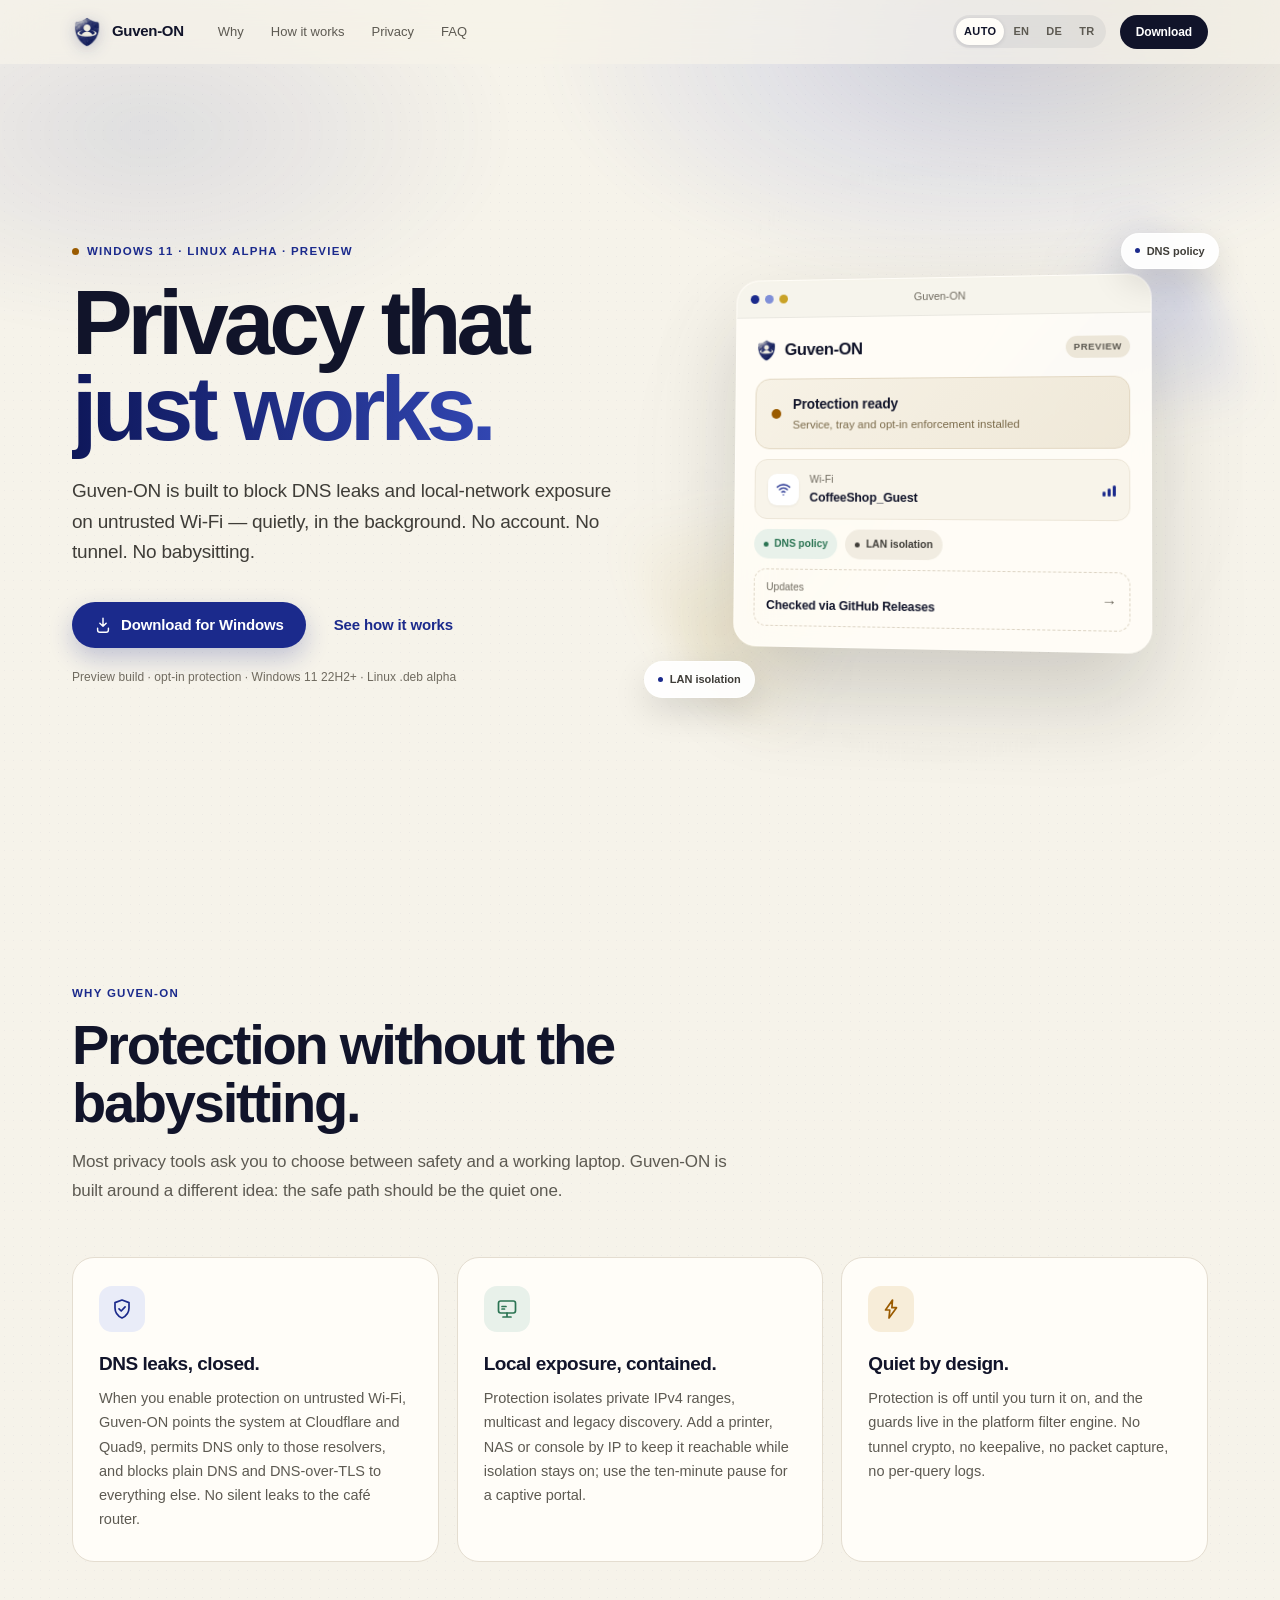
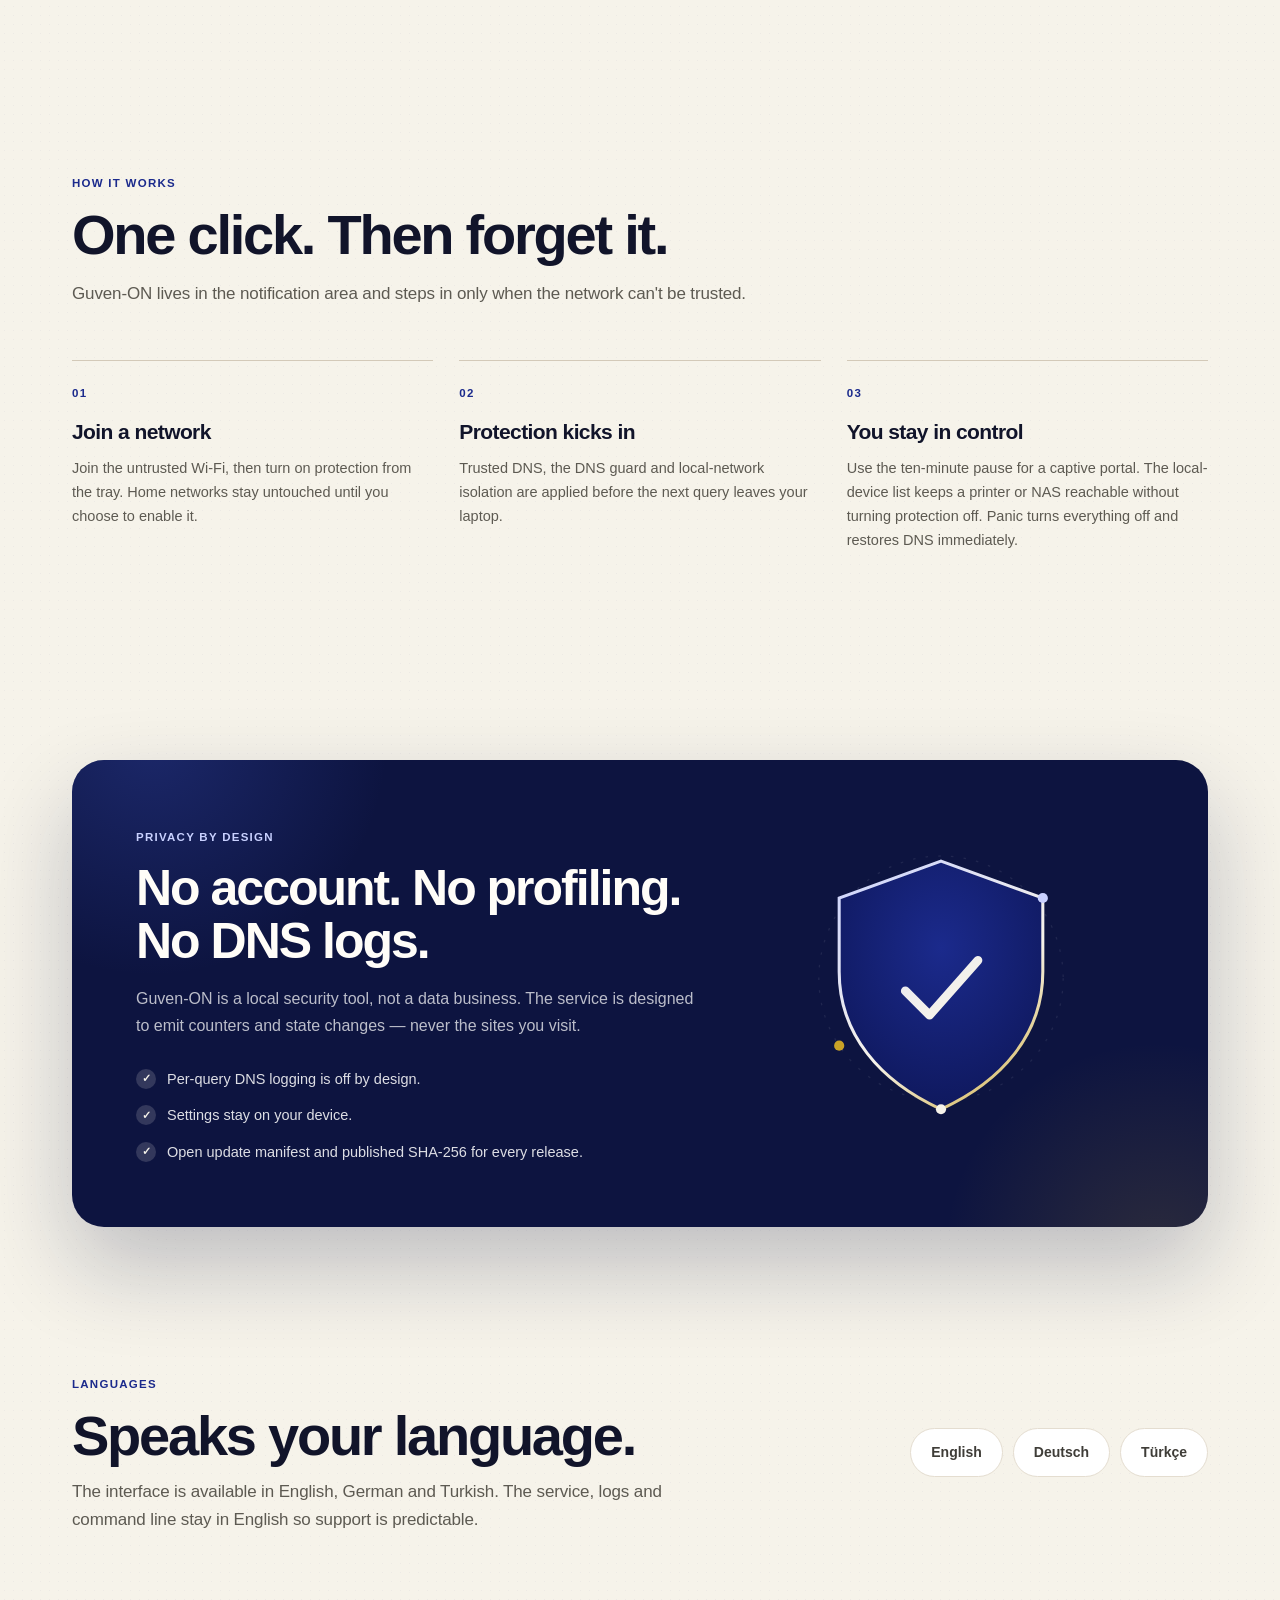
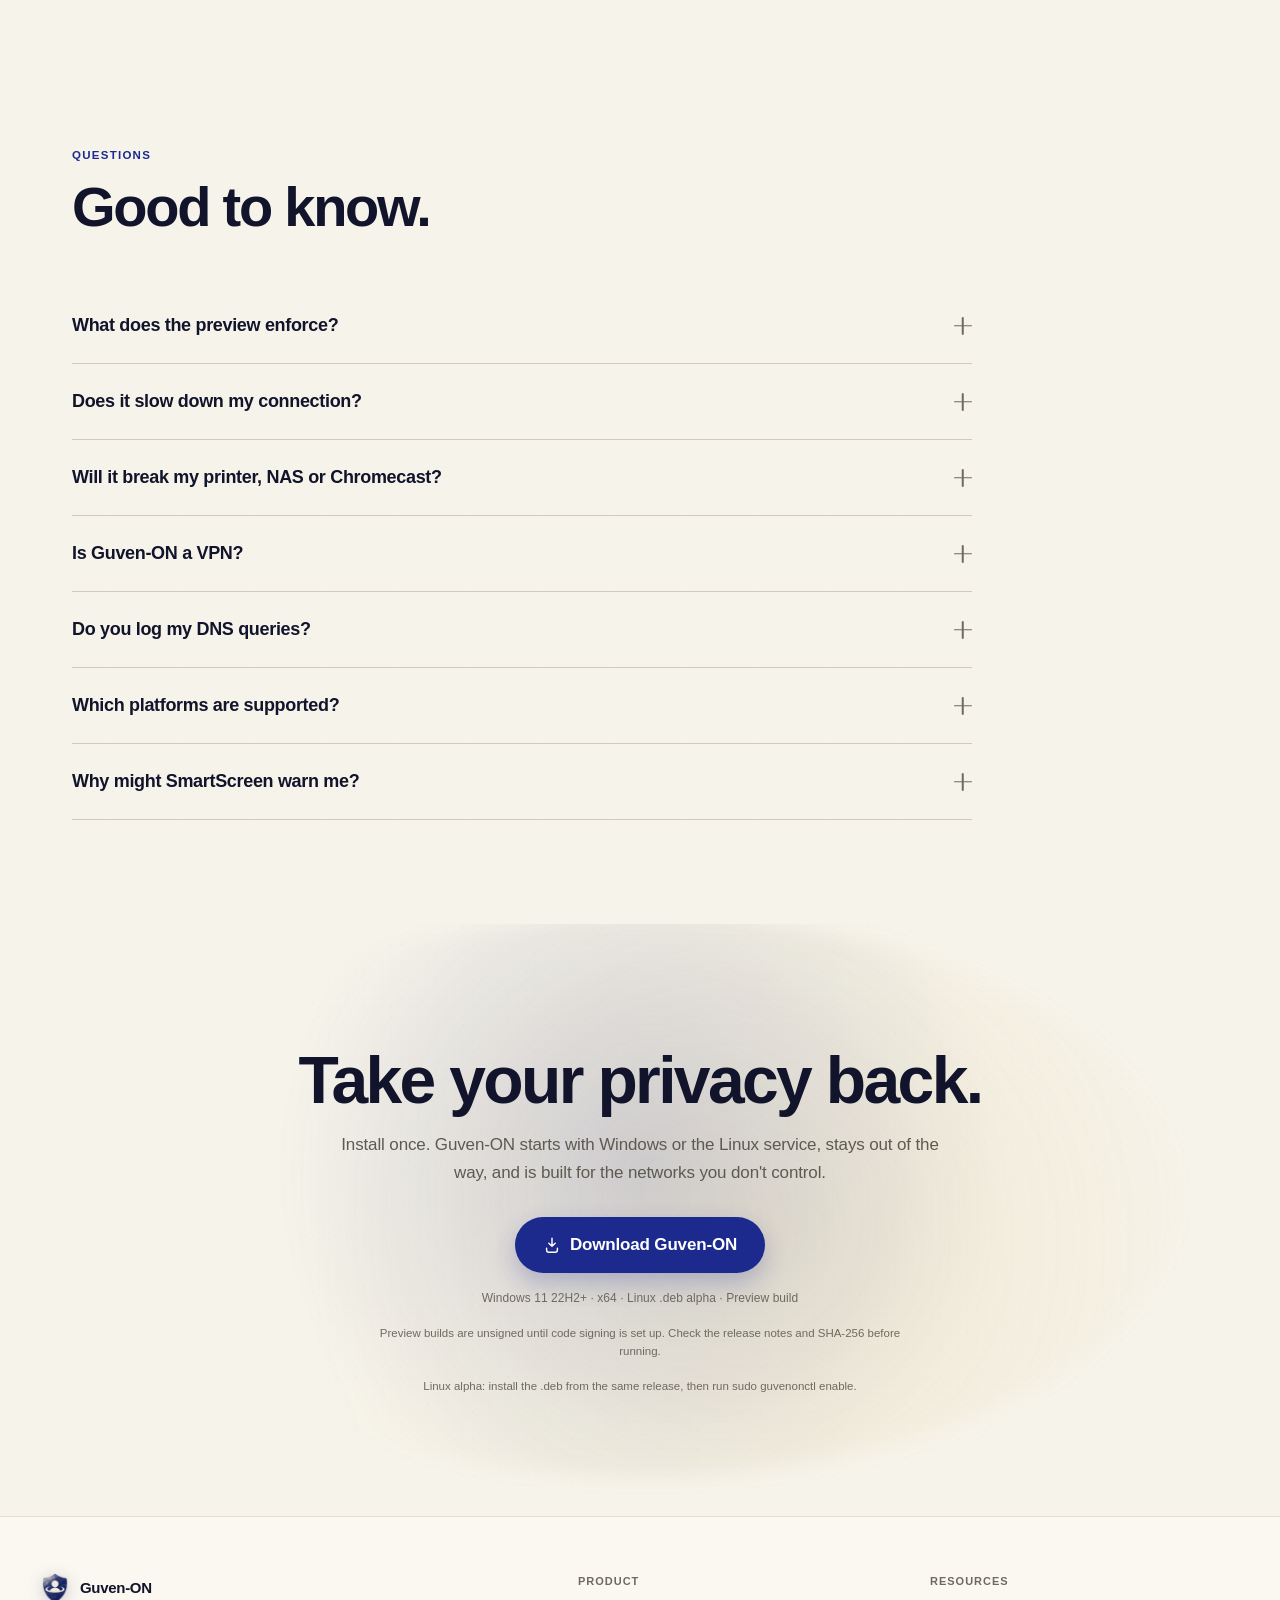
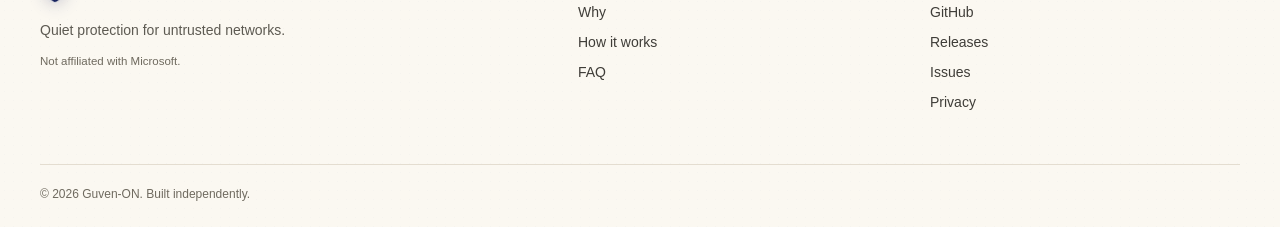
==== commit 4749c5eb: "Prepare 0.2.2 release" ====
--- a/docs/index.html
+++ b/docs/index.html
@@ -32,7 +32,7 @@
       "name": "Guven-ON",
       "applicationCategory": "SecurityApplication",
       "operatingSystem": "Windows 11, Linux",
-      "softwareVersion": "0.2.0",
+      "softwareVersion": "0.2.2",
       "description": "An opt-in preview that blocks DNS leaks and local-network exposure on untrusted Wi-Fi using WFP on Windows and nftables on Linux.",
       "url": "https://tutualican.github.io/guvenon/",
       "downloadUrl": "https://github.com/tutualican/guvenon/releases/latest",
@@ -193,7 +193,7 @@
           <p data-i18n="why1Body">
             When you enable protection on untrusted Wi-Fi, Guven-ON points the system at Cloudflare and
             Quad9, permits DNS only to those resolvers, and blocks plain DNS and DNS-over-TLS to
-            everything else. No silent leaks to the cafe router.
+            everything else. No silent leaks to the café router.
           </p>
         </article>
 
@@ -207,9 +207,9 @@
           </span>
           <h3 data-i18n="why2Title">Local exposure, contained.</h3>
           <p data-i18n="why2Body">
-            Protection isolates private IPv4 ranges, multicast and legacy discovery. A printer or
-            captive portal can be reached through the ten-minute pause; a configurable LAN allowlist
-            is on the roadmap.
+            Protection isolates private IPv4 ranges, multicast and legacy discovery. Add a printer, NAS
+            or console by IP to keep it reachable while isolation stays on; use the ten-minute pause
+            for a captive portal.
           </p>
         </article>
 
@@ -256,8 +256,9 @@
           <span class="step-num">03</span>
           <h3 data-i18n="step3Title">You stay in control</h3>
           <p data-i18n="step3Body">
-            Use the ten-minute pause for a captive portal or a printer. Panic turns everything off and
-            restores DNS immediately.
+            Use the ten-minute pause for a captive portal. The local-device list keeps a printer or NAS
+            reachable without turning protection off. Panic turns everything off and restores DNS
+            immediately.
           </p>
         </div>
       </div>
@@ -334,15 +335,15 @@
       <div class="faq-list">
         <details class="faq-item reveal">
           <summary><span data-i18n="faq0Q">What does the preview enforce?</span><span class="plus" aria-hidden="true"></span></summary>
-          <div class="faq-a"><p data-i18n="faq0A">On Windows, enabling protection applies dynamic WFP filters and points active adapters at Cloudflare and Quad9: DNS and DoT to other resolvers, private LAN ranges, multicast and legacy discovery are blocked. On Linux the same policy is compiled to nftables. This is alpha: DoH on port 443, some IPv6 traffic, VPN split tunneling, local printers and automatic trust profiles are not covered yet. Protection is off until you enable it.</p></div>
+          <div class="faq-a"><p data-i18n="faq0A">On Windows, enabling protection applies persistent WFP filters and points active adapters at Cloudflare and Quad9: DNS and DoT to other resolvers, private LAN ranges, multicast and legacy discovery are blocked. The filters survive a service crash, and a self-test verifies them. An exact-IP allowlist keeps chosen printers, NAS devices or consoles reachable. On Linux the same policy is compiled to nftables. This is alpha: DoH on port 443, some IPv6 traffic, VPN split tunneling and automatic trust profiles are not covered yet. Protection is off until you enable it.</p></div>
         </details>
         <details class="faq-item reveal">
           <summary><span data-i18n="faq1Q">Does it slow down my connection?</span><span class="plus" aria-hidden="true"></span></summary>
-          <div class="faq-a"><p data-i18n="faq1A">By default Guven-ON runs in DNS-only mode. There is no tunnel encryption, no keepalive and no packet capture, so the overhead is effectively the cost of the DNS lookup you were already making.</p></div>
+          <div class="faq-a"><p data-i18n="faq1A">Protection uses platform packet filters and plain DNS to Cloudflare or Quad9. There is no tunnel encryption, no keepalive and no packet capture, so the overhead is close to the DNS lookup you were already making.</p></div>
         </details>
         <details class="faq-item reveal">
           <summary><span data-i18n="faq2Q">Will it break my printer, NAS or Chromecast?</span><span class="plus" aria-hidden="true"></span></summary>
-          <div class="faq-a"><p data-i18n="faq2A">While protection is on, private LAN ranges and legacy discovery are isolated, so a printer or casting device may be unreachable. Use the ten-minute pause for local devices or a captive portal. A LAN allowlist is planned.</p></div>
+          <div class="faq-a"><p data-i18n="faq2A">Add the device's IP under Local devices in the app. Exact IPv4 and IPv6 addresses work, and DNS to local resolvers remains blocked. Casting and legacy discovery may still need the ten-minute pause or the device's IP.</p></div>
         </details>
         <details class="faq-item reveal">
           <summary><span data-i18n="faq3Q">Is Guven-ON a VPN?</span><span class="plus" aria-hidden="true"></span></summary>
